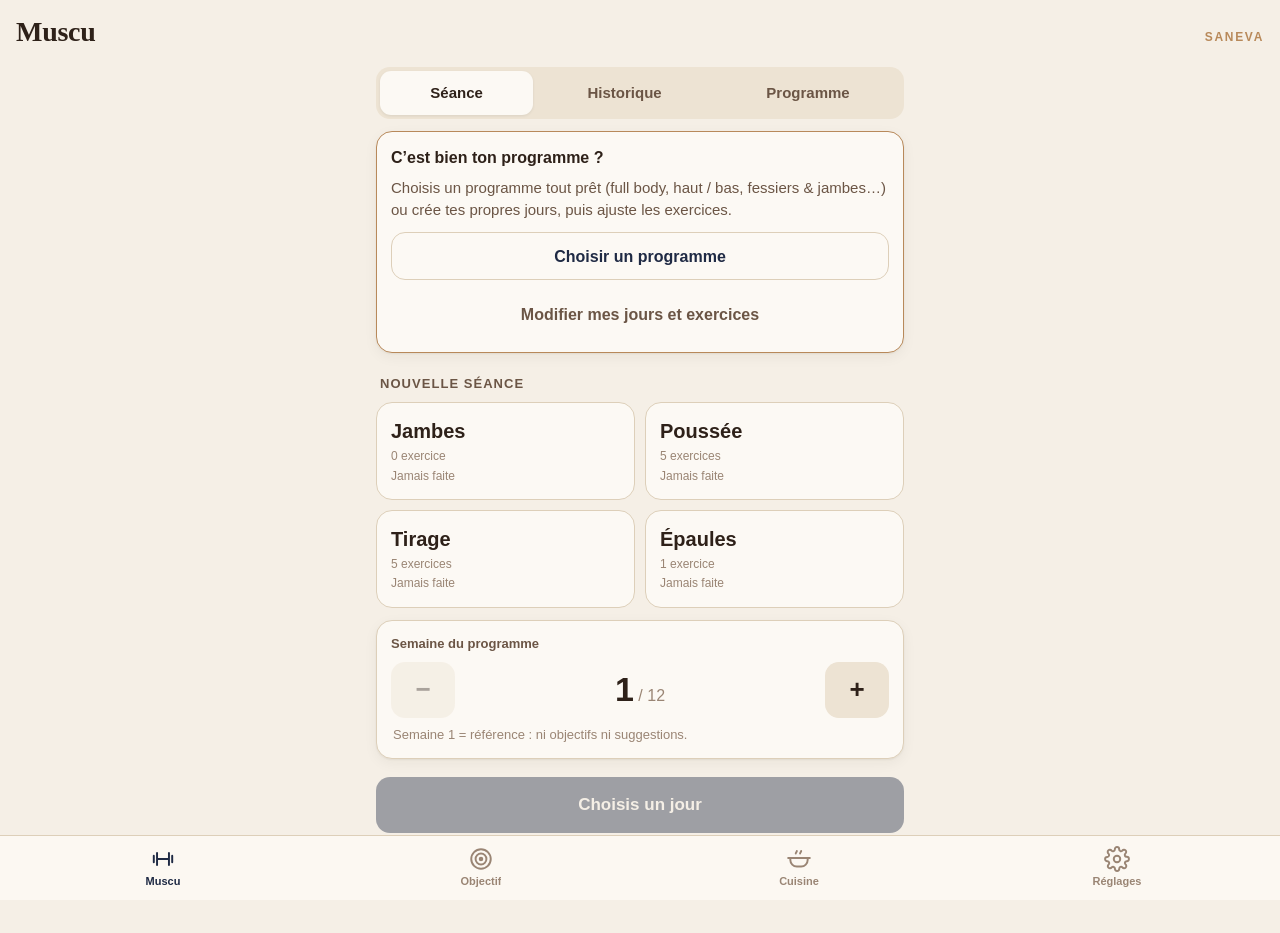
==== cuisine/index.html @ c5b6be1b "SanEva Kitchen: estimated basket price in Groceries, with adjustable prices Co-Authored-By: Claude O" ====
<!doctype html>
<html lang="fr">
<head>
  <meta charset="utf-8">
  <meta name="viewport" content="width=device-width, initial-scale=1, viewport-fit=cover">
  <title>SanEva</title>
  <meta name="description" content="Muscu et recettes protéinées : séances, courses et guide de cuisson.">
  <meta name="theme-color" content="#F5EFE6">
  <meta name="apple-mobile-web-app-capable" content="yes">
  <meta name="mobile-web-app-capable" content="yes">
  <meta name="apple-mobile-web-app-title" content="SanEva">
  <meta name="apple-mobile-web-app-status-bar-style" content="default">
  <meta name="format-detection" content="telephone=no">
  <link rel="apple-touch-icon" href="icons/apple-touch-icon.png">
  <link rel="icon" href="icons/icon.svg" type="image/svg+xml">
  <link rel="manifest" href="manifest.webmanifest">
  <link rel="stylesheet" href="../css/app.css">
</head>
<body>
  <div id="app">
    <header class="topbar">
      <h1 id="screen-title">SanEva</h1>
      <span class="brand" aria-hidden="true">SanEva</span>
    </header>
    <main id="view"></main>
    <nav class="tabbar" id="tabbar" aria-label="Onglets"></nav>
  </div>
  <div id="overlay-root"></div>
  <noscript>Cette app a besoin de JavaScript.</noscript>

  <script src="config.js"></script>
  <script src="../js/core/i18n.js"></script>
  <script src="../js/core/storage.js"></script>
  <script src="../js/core/ui.js"></script>
  <script src="../js/core/app.js"></script>
  <script src="../js/tabs/muscu.js"></script>
  <script src="../js/tabs/objectif-engine.js"></script>
  <script src="../js/tabs/objectif.js"></script>
  <script src="../js/tabs/cuisine-recipes.js"></script>
  <script src="../js/tabs/cuisine-prices.js"></script>
  <script src="../js/tabs/cuisine.js"></script>
  <script src="../js/settings.js"></script>
  <script src="../js/main.js"></script>
</body>
</html>
---- css/app.css ----
/* Sandeep 2.0 — thème + composants partagés.
   Palette : crème, beige, camel, brun chocolat, bleu marine. */

:root {
  --bg: #F5EFE6;          /* crème */
  --surface: #FCF9F4;
  --surface-2: #EDE3D3;   /* beige */
  --border: #DDCFB9;
  --text: #2E2119;        /* chocolat très foncé */
  --text-2: #6B5545;
  --muted: #9A8574;
  --accent: #1F2A44;      /* marine */
  --accent-text: #F5EFE6;
  --camel: #B8895A;
  --camel-soft: #EADBC5;
  --chocolate: #4E3524;
  --good: #2F5D46;
  --good-bg: #E1EADF;
  --keep: #7A5A2E;
  --keep-bg: #F1E6D2;
  --danger: #9B3B2B;
  --placeholder: #B5A493;
  --shadow: 0 1px 2px rgba(46, 33, 25, .06), 0 4px 14px rgba(46, 33, 25, .05);
  --radius: 16px;
  --radius-sm: 12px;
  --tabbar-h: 64px;
  color-scheme: light;
}

@media (prefers-color-scheme: dark) {
  :root:not([data-theme="light"]) {
    --bg: #1A1511;
    --surface: #241D18;
    --surface-2: #2F2620;
    --border: #3D322A;
    --text: #F2EAE0;
    --text-2: #C9B8A6;
    --muted: #94806F;
    --accent: #C9A47A;
    --accent-text: #1A1511;
    --camel: #C9A47A;
    --camel-soft: #3A2E24;
    --chocolate: #E3CDB3;
    --good: #9CC9AE;
    --good-bg: #1F2E26;
    --keep: #E0C38F;
    --keep-bg: #352A1C;
    --danger: #E58B78;
    --placeholder: #6E5E51;
    --shadow: none;
    color-scheme: dark;
  }
}
:root[data-theme="dark"] {
  --bg: #1A1511;
  --surface: #241D18;
  --surface-2: #2F2620;
  --border: #3D322A;
  --text: #F2EAE0;
  --text-2: #C9B8A6;
  --muted: #94806F;
  --accent: #C9A47A;
  --accent-text: #1A1511;
  --camel: #C9A47A;
  --camel-soft: #3A2E24;
  --chocolate: #E3CDB3;
  --good: #9CC9AE;
  --good-bg: #1F2E26;
  --keep: #E0C38F;
  --keep-bg: #352A1C;
  --danger: #E58B78;
  --placeholder: #6E5E51;
  --shadow: none;
  color-scheme: dark;
}

* { box-sizing: border-box; }
html { -webkit-text-size-adjust: 100%; }
body {
  margin: 0;
  background: var(--bg);
  color: var(--text);
  font: 16px/1.45 -apple-system, BlinkMacSystemFont, "SF Pro Text", "Helvetica Neue", Arial, sans-serif;
  -webkit-font-smoothing: antialiased;
  -webkit-tap-highlight-color: transparent;
  overscroll-behavior-y: none;
}
button, input, select { font: inherit; color: inherit; }
button { touch-action: manipulation; cursor: pointer; }
h1, h2, h3 { margin: 0; font-weight: 650; letter-spacing: -0.01em; }
p { margin: 0; }
.sr-only { position: absolute !important; width: 1px; height: 1px; overflow: hidden; clip: rect(0 0 0 0); white-space: nowrap; }
.muted { color: var(--muted); }
.center { text-align: center; }

/* ---------- Coquille ---------- */
.topbar {
  position: sticky; top: 0; z-index: 10;
  display: flex; align-items: baseline; justify-content: space-between;
  padding: calc(env(safe-area-inset-top) + 12px) 16px 10px;
  background: var(--bg);
}
.topbar h1 { font-size: 28px; font-family: Georgia, "Times New Roman", serif; font-weight: 600; }
.brand { font-size: 12px; letter-spacing: .14em; text-transform: uppercase; color: var(--camel); font-weight: 600; }

#view {
  max-width: 560px; margin: 0 auto;
  padding: 4px 16px calc(var(--tabbar-h) + env(safe-area-inset-bottom) + 28px);
}

.tabbar {
  position: fixed; left: 0; right: 0; bottom: 0; z-index: 20;
  display: flex; justify-content: space-around;
  padding: 6px 4px calc(env(safe-area-inset-bottom) + 6px);
  background: color-mix(in srgb, var(--surface) 92%, transparent);
  -webkit-backdrop-filter: blur(14px); backdrop-filter: blur(14px);
  border-top: 1px solid var(--border);
}
.tab {
  position: relative; flex: 1; min-width: 0; min-height: 52px;
  display: flex; flex-direction: column; align-items: center; justify-content: center; gap: 2px;
  color: var(--muted); text-decoration: none; font-size: 11px; font-weight: 550;
  border-radius: 12px;
}
.tab-icon svg { width: 26px; height: 26px; display: block; }
.tab.is-active { color: var(--accent); }
.tab.is-soon { opacity: .55; }
.tab-badge {
  position: absolute; top: 0; right: 50%; transform: translateX(28px);
  font-size: 9px; line-height: 1; padding: 3px 5px; border-radius: 6px;
  background: var(--camel-soft); color: var(--text-2); font-weight: 600;
}
.tab-label { white-space: nowrap; overflow: hidden; text-overflow: ellipsis; max-width: 100%; }

/* ---------- Composants ---------- */
.card {
  background: var(--surface); border: 1px solid var(--border); border-radius: var(--radius);
  padding: 14px; margin: 12px 0; box-shadow: var(--shadow);
}
.card-title { font-weight: 600; margin-bottom: 8px; }
.card-error h2 { font-size: 18px; margin-bottom: 6px; }
.error-detail { white-space: pre-wrap; font-size: 12px; color: var(--muted); }

.section-title {
  font-size: 13px; text-transform: uppercase; letter-spacing: .08em; color: var(--text-2);
  font-weight: 650; margin: 22px 4px 8px;
}
.page-title { font-size: 24px; font-family: Georgia, serif; font-weight: 600; margin: 4px 0 8px; }
.hint { font-size: 13px; color: var(--muted); margin: 8px 2px; }
.note {
  font-size: 14px; background: var(--camel-soft); color: var(--text); border-radius: var(--radius-sm);
  padding: 10px 12px; margin: 10px 0;
}

.btn {
  display: inline-flex; align-items: center; justify-content: center; gap: 6px;
  min-height: 48px; padding: 0 18px; border-radius: 14px; border: 1px solid transparent;
  background: var(--surface-2); color: var(--text); font-weight: 600; font-size: 16px;
  transition: transform .08s ease, opacity .15s;
}
.btn:active { transform: scale(.97); }
.btn:disabled { opacity: .4; pointer-events: none; }
.btn-block { width: 100%; }
.btn-lg { min-height: 56px; font-size: 17px; }
.btn-sm { min-height: 40px; padding: 0 12px; font-size: 14px; }
.btn-primary { background: var(--accent); color: var(--accent-text); }
.btn-secondary { background: var(--surface); border-color: var(--border); color: var(--accent); }
.btn-ghost { background: transparent; color: var(--text-2); }
.btn-danger { background: var(--danger); color: #fff; }
.danger-text { color: var(--danger); }
.btn-icon {
  min-width: 44px; min-height: 44px; padding: 0; border-radius: 12px;
  background: transparent; color: var(--text-2); font-size: 18px;
}
.btn-step { min-width: 64px; min-height: 56px; font-size: 26px; background: var(--surface-2); }
.back { margin-left: -8px; }
.stack { display: grid; gap: 10px; margin-top: 12px; }
.bottom-actions { display: grid; gap: 8px; margin: 18px 0 8px; }

.segmented {
  display: flex; gap: 4px; padding: 4px; background: var(--surface-2); border-radius: 14px; margin: 8px 0;
  overflow-x: auto; scrollbar-width: none;
}
.segmented::-webkit-scrollbar { display: none; }
.seg {
  flex: 1 0 auto; min-height: 44px; padding: 0 12px; border: 0; border-radius: 11px;
  background: transparent; color: var(--text-2); font-weight: 600; font-size: 15px; white-space: nowrap;
}
.seg.is-active { background: var(--surface); color: var(--text); box-shadow: 0 1px 3px rgba(0,0,0,.08); }
.segmented.small .seg { min-height: 40px; font-size: 14px; }

.input {
  width: 100%; min-height: 48px; padding: 0 12px; font-size: 17px;
  background: var(--bg); border: 1px solid var(--border); border-radius: 12px;
  -webkit-appearance: none; appearance: none; outline: none;
}
.input:focus { border-color: var(--camel); box-shadow: 0 0 0 3px color-mix(in srgb, var(--camel) 25%, transparent); }
.input::placeholder { color: var(--placeholder); opacity: 1; }
select.input.is-placeholder { color: var(--placeholder); }
select.input option { color: var(--text); }

.field { display: grid; gap: 6px; margin: 14px 0; }
.field-label { font-size: 13px; font-weight: 600; color: var(--text-2); }
.form-grid { display: grid; grid-template-columns: repeat(3, 1fr); gap: 10px; }
.form-grid .field { margin: 6px 0; }
.form-error { color: var(--danger); font-size: 14px; margin: 6px 0; }

.stepper { display: flex; align-items: center; justify-content: space-between; gap: 12px; margin-top: 8px; }
.stepper-value { font-variant-numeric: tabular-nums; }
.stepper-num { font-size: 34px; font-weight: 700; }

.list { background: var(--surface); border: 1px solid var(--border); border-radius: var(--radius); overflow: hidden; }
.list-row {
  display: flex; align-items: center; justify-content: space-between; gap: 10px;
  padding: 12px 14px; min-height: 56px; border-bottom: 1px solid var(--border);
}
.list-row:last-child { border-bottom: 0; }
.list-row-btn { width: 100%; text-align: left; background: transparent; border-left: 0; border-right: 0; border-top: 0; }
.list-row-btn:active { background: var(--surface-2); }
.list-title { font-weight: 600; }
.list-sub { font-size: 13px; color: var(--muted); }
.chev { color: var(--muted); font-size: 24px; }

.badge {
  display: inline-block; font-size: 11px; font-weight: 700; letter-spacing: .03em;
  padding: 3px 8px; border-radius: 999px; background: var(--surface-2); color: var(--text-2);
}
.badge-main { background: var(--accent); color: var(--accent-text); }
.badge-secondary { background: var(--camel-soft); color: var(--chocolate); }
.badge-isolation { background: var(--surface-2); color: var(--text-2); }

.stats { display: grid; grid-template-columns: 1fr 1fr; gap: 10px; }
.stat { background: var(--surface); border: 1px solid var(--border); border-radius: var(--radius); padding: 12px 14px; }
.stat-label { font-size: 12px; color: var(--muted); }
.stat-value { font-size: 24px; font-weight: 700; font-variant-numeric: tabular-nums; }

.empty-state { text-align: center; padding: 60px 20px; color: var(--text-2); }
.empty-state.small { padding: 24px 12px; display: grid; gap: 12px; justify-items: center; }
.empty-state h2 { font-family: Georgia, serif; font-size: 24px; color: var(--text); margin: 12px 0 6px; }
.empty-icon svg { width: 56px; height: 56px; color: var(--camel); }
.steps { margin: 0; padding-left: 20px; display: grid; gap: 6px; }

/* Feuilles du bas */
.sheet-backdrop {
  position: fixed; inset: 0; z-index: 50; background: rgba(20, 14, 10, 0); display: flex; align-items: flex-end;
  transition: background .2s;
}
.sheet-backdrop.is-open { background: rgba(20, 14, 10, .45); }
.sheet {
  width: 100%; max-width: 560px; margin: 0 auto; max-height: 92vh; overflow-y: auto;
  background: var(--surface); border-radius: 22px 22px 0 0;
  padding: 8px 16px calc(env(safe-area-inset-bottom) + 16px);
  transform: translateY(100%); transition: transform .22s ease;
}
.sheet-backdrop.is-open .sheet { transform: translateY(0); }
.sheet-grip { width: 40px; height: 5px; border-radius: 3px; background: var(--border); margin: 4px auto 12px; }
.sheet-title { font-size: 20px; margin-bottom: 8px; }
.sheet-text { color: var(--text-2); font-size: 15px; }
.sheet-actions { display: grid; gap: 8px; margin-top: 18px; }

.toast {
  position: fixed; left: 50%; bottom: calc(var(--tabbar-h) + env(safe-area-inset-bottom) + 18px); z-index: 60;
  transform: translate(-50%, 20px); opacity: 0; pointer-events: none;
  background: var(--text); color: var(--bg); padding: 10px 16px; border-radius: 999px; font-size: 14px; font-weight: 600;
  transition: opacity .2s, transform .2s;
}
.toast.is-visible { opacity: 1; transform: translate(-50%, 0); }

/* Graphique */
.chart { position: relative; padding-top: 30px; }
.chart-svg { width: 100%; height: auto; display: block; touch-action: pan-y; }
.chart-grid { stroke: var(--border); stroke-width: 1; }
.chart-axis { fill: var(--muted); font-size: 11px; font-variant-numeric: tabular-nums; }
.chart-line { fill: none; stroke: var(--accent); stroke-width: 2; stroke-linejoin: round; stroke-linecap: round; }
.chart-dot { fill: var(--accent); stroke: var(--surface); stroke-width: 2; }
.chart-guide { stroke: var(--muted); stroke-width: 1; stroke-dasharray: 3 3; }
.chart-focus { fill: var(--surface); stroke: var(--accent); stroke-width: 2.5; }
.chart-tip {
  position: absolute; top: 0; transform: translateX(-50%); white-space: nowrap;
  background: var(--text); color: var(--bg); font-size: 13px; font-weight: 600; padding: 4px 10px; border-radius: 8px;
  font-variant-numeric: tabular-nums;
}

/* ---------- Onglet Muscu (préfixe mu-) ---------- */
.mu-nav { position: sticky; top: calc(env(safe-area-inset-top) + 56px); z-index: 5; margin-top: 0; }
.mu-daygrid { display: grid; grid-template-columns: 1fr 1fr; gap: 10px; }
.mu-daybtn {
  display: grid; gap: 2px; text-align: left; min-height: 96px; padding: 14px;
  background: var(--surface); border: 1.5px solid var(--border); border-radius: var(--radius);
}
.mu-daybtn.is-active { border-color: var(--accent); background: color-mix(in srgb, var(--accent) 8%, var(--surface)); }
.mu-dayname { font-size: 20px; font-weight: 700; }
.mu-daymeta { font-size: 12px; color: var(--muted); }
.mu-weekcard .hint { margin-bottom: 0; }

.mu-sessionhead { display: flex; justify-content: space-between; align-items: center; gap: 8px; }
.mu-sessiontitle { font-size: 20px; font-weight: 700; }
.autosave { font-size: 12px; color: var(--muted); text-align: right; transition: color .2s; }
.autosave.is-saved { color: var(--good); font-weight: 600; }

.mu-ex { padding: 14px 12px; }
.mu-exhead { display: flex; align-items: center; justify-content: space-between; gap: 6px; }
.mu-exname { font-size: 18px; }
.mu-meta { display: flex; flex-wrap: wrap; align-items: center; gap: 6px 10px; font-size: 13px; color: var(--text-2); margin: 6px 0; }
.mu-last { font-size: 13px; margin: 6px 0; font-variant-numeric: tabular-nums; }
.mu-prevsugg { font-size: 13px; margin: 6px 0; padding: 8px 10px; border-radius: 10px; }

.mu-sets { display: grid; gap: 6px; margin-top: 10px; }
.mu-setrow { display: grid; grid-template-columns: 30px 1fr 1fr 1fr 48px; gap: 6px; align-items: center; }
.mu-sethead { font-size: 11px; font-weight: 700; text-transform: uppercase; letter-spacing: .05em; color: var(--muted); }
.mu-sethead span { text-align: center; }
.mu-setnum { text-align: center; font-weight: 700; color: var(--text-2); font-variant-numeric: tabular-nums; }
.mu-in { text-align: center; padding: 0 6px; font-variant-numeric: tabular-nums; font-weight: 600; }
.mu-rpe { text-align-last: center; }
.mu-setrow.is-done .mu-in { background: var(--good-bg); border-color: transparent; }
.btn-check {
  min-height: 48px; min-width: 48px; padding: 0; border-radius: 12px; font-size: 20px;
  background: var(--surface-2); color: var(--muted); border: 1px solid var(--border);
}
.btn-check.is-on { background: var(--good); color: var(--surface); border-color: var(--good); }
.mu-setbtns { display: flex; gap: 6px; margin-top: 6px; }

.mu-sugg:empty { display: none; }
.mu-sugg { margin-top: 10px; padding: 10px 12px; border-radius: 12px; font-size: 14px; }
.is-up { background: var(--good-bg); color: var(--good); }
.is-keep { background: var(--keep-bg); color: var(--keep); }
.is-info { background: var(--surface-2); color: var(--text-2); }
.mu-suggdetail { font-size: 12px; opacity: .85; margin-top: 2px; }

.mu-histcard { padding: 12px 14px; }
.mu-histhead { display: flex; justify-content: space-between; margin-bottom: 6px; }
.mu-histhead .list-title::first-letter { text-transform: uppercase; }
.mu-histsets { margin: 0; padding-left: 22px; display: grid; gap: 4px; font-variant-numeric: tabular-nums; font-size: 15px; }
.mu-histsets li { display: flex; justify-content: space-between; gap: 8px; }
.mu-histsets li.is-best { font-weight: 700; }
.mu-e1rm { font-size: 12px; color: var(--camel); font-weight: 700; }

.mu-sesscard summary { display: grid; gap: 2px; list-style: none; cursor: pointer; min-height: 44px; }
.mu-sesscard summary::-webkit-details-marker { display: none; }
.mu-sessex { padding: 8px 0; border-top: 1px solid var(--border); }
.mu-sessex:first-of-type { margin-top: 8px; }
.mu-sessexname { font-weight: 600; font-size: 15px; }

.mu-progrow { align-items: center; }
.mu-progmain { min-width: 0; }
.mu-progmain .list-sub { margin-top: 3px; }
.mu-progbtns { display: flex; gap: 0; flex-shrink: 0; }
.mu-progbtns .btn-icon { min-width: 40px; }
.mu-opts { display: grid; gap: 8px; }
.mu-optrow { display: flex; gap: 6px; }
.cat-seg .seg { flex: 1; }

/* ---------- Onglet Habits (préfixe hb-) ---------- */
.hb-hero { text-align: center; padding: 16px 14px 14px; }
.hb-herohead { display: flex; align-items: center; justify-content: space-between; text-align: left; }
.hb-herohead .page-title { margin: 0; }
.hb-goal { text-align: left; font-size: 14px; color: var(--text-2); margin-top: 4px; }
.hb-streak { display: grid; justify-items: center; margin: 18px 0 6px; }
.hb-streaknum { font-size: 64px; line-height: 1; font-weight: 750; font-family: Georgia, serif; color: var(--good); font-variant-numeric: tabular-nums; }
.hb-streaklabel { font-size: 15px; color: var(--text-2); font-weight: 600; margin-top: 4px; }
.hb-substats { display: flex; justify-content: center; flex-wrap: wrap; gap: 4px 16px; font-size: 13px; color: var(--muted); }

.hb-todayhead { display: flex; align-items: center; justify-content: space-between; gap: 8px; }
.hb-todayhead .card-title { margin: 0; }
.hb-status { font-size: 12px; font-weight: 700; padding: 4px 10px; border-radius: 999px; }
.hb-counter { display: flex; align-items: center; justify-content: space-between; gap: 12px; margin: 14px 0 4px; }
.hb-countval { display: grid; justify-items: center; }
.hb-countnum { font-size: 40px; font-weight: 750; line-height: 1.1; font-variant-numeric: tabular-nums; }
.hb-counter .btn-step, .sheet .stepper .btn-step { min-width: 72px; min-height: 64px; }

.hb-stats { margin-top: 12px; }
.hb-stats .stat-value { font-size: 22px; }

.hb-grid { display: grid; grid-template-columns: repeat(7, 1fr); gap: 6px; }
.hb-cell {
  aspect-ratio: 1; min-height: 40px; border-radius: 10px; border: 1px solid var(--border);
  background: var(--surface); display: grid; place-items: center; align-content: center; gap: 0; padding: 0;
  font-variant-numeric: tabular-nums;
}
.hb-cellday { font-size: 10px; color: var(--muted); line-height: 1; }
.hb-cellval { font-size: 15px; font-weight: 700; line-height: 1.2; min-height: 18px; }
.hb-cell.is-free { background: var(--good-bg); border-color: transparent; color: var(--good); }
.hb-cell.is-smoked { background: var(--keep-bg); border-color: transparent; color: var(--keep); }
.hb-cell.is-before { opacity: .35; }
.hb-cell.is-today { outline: 2px solid var(--accent); outline-offset: 1px; }
.hb-legend { display: flex; gap: 14px; flex-wrap: wrap; font-size: 12px; color: var(--muted); margin: 8px 2px; }
.hb-legend span { display: inline-flex; align-items: center; gap: 5px; }
.hb-dot { width: 12px; height: 12px; border-radius: 4px; display: inline-block; border: 1px solid var(--border); background: var(--surface); }
.hb-dot.is-free { background: var(--good-bg); border-color: transparent; }
.hb-dot.is-smoked { background: var(--keep-bg); border-color: transparent; }

.hb-milestone.is-done .list-title { color: var(--good); }
.hb-togo { font-size: 12px; white-space: nowrap; }
.hb-grid2 { grid-template-columns: 1fr 1fr; }
input[type="date"].input { display: block; line-height: 48px; }

/* ---------- Onglet Kitchen (préfixe ck-) ---------- */
.ck-searchwrap { position: sticky; top: calc(env(safe-area-inset-top) + 56px); z-index: 5; background: var(--bg); padding: 4px 0 2px; }
.ck-search { font-size: 17px; padding-left: 40px; -webkit-appearance: none;
  background: var(--surface) url("data:image/svg+xml,%3Csvg xmlns='http://www.w3.org/2000/svg' viewBox='0 0 24 24' fill='none' stroke='%239A8574' stroke-width='2' stroke-linecap='round'%3E%3Ccircle cx='11' cy='11' r='7'/%3E%3Cpath d='M20 20l-4-4'/%3E%3C/svg%3E") no-repeat 12px center / 20px; }
.ck-card { display: grid; gap: 4px; width: 100%; text-align: left; margin: 10px 0; }
.ck-card:active { background: var(--surface-2); }
.ck-cardname { font-size: 17px; font-weight: 650; }
.ck-meta { display: flex; flex-wrap: wrap; align-items: center; gap: 4px 12px; font-size: 13px; color: var(--text-2); font-variant-numeric: tabular-nums; }
.ck-meta-lg { font-size: 14px; margin-bottom: 4px; }
.ck-protein { color: var(--good); font-weight: 700; }
.ck-tags { font-size: 12px; color: var(--muted); }
.ck-servings { display: flex; align-items: center; justify-content: space-between; gap: 12px; padding: 10px 14px; }
.ck-servings .stepper { margin: 0; gap: 18px; }
.ck-servings .btn-step { min-width: 52px; min-height: 48px; font-size: 22px; }
.ck-servings .stepper-num { font-size: 26px; min-width: 28px; text-align: center; }
.ck-mode { margin: 14px 0 8px; }
.ck-listhead { display: flex; justify-content: space-between; align-items: baseline; margin: 14px 4px 8px; font-size: 13px; }
.ck-listhead .card-title { margin: 0; font-size: 16px; }
.ck-check { width: 100%; text-align: left; background: transparent; border-left: 0; border-right: 0; border-top: 0; justify-content: flex-start; gap: 12px; }
.ck-check:active { background: var(--surface-2); }
.ck-box { flex-shrink: 0; width: 28px; height: 28px; border-radius: 8px; border: 2px solid var(--border); display: grid; place-items: center; font-weight: 800; color: var(--surface); }
.ck-check.is-on .ck-box { background: var(--good); border-color: var(--good); }
.ck-check.is-on .ck-checktext { text-decoration: line-through; color: var(--muted); }
.ck-steps { list-style: none; margin: 0; padding: 0; display: grid; gap: 8px; }
.ck-step { width: 100%; display: flex; gap: 12px; align-items: flex-start; text-align: left; padding: 12px 14px;
  background: var(--surface); border: 1px solid var(--border); border-radius: var(--radius); font-size: 16px; line-height: 1.45; }
.ck-stepnum { flex-shrink: 0; width: 30px; height: 30px; border-radius: 50%; display: grid; place-items: center;
  background: var(--surface-2); font-weight: 700; font-size: 14px; font-variant-numeric: tabular-nums; }
.ck-step.is-done { opacity: .6; }
.ck-step.is-done .ck-stepnum { background: var(--good); color: var(--surface); }
.ck-inglist summary { font-weight: 600; min-height: 32px; cursor: pointer; }
.ck-inglist ul { margin: 8px 0 0; padding-left: 20px; display: grid; gap: 4px; }
.ck-cook { display: flex; flex-direction: column; min-height: 70vh; }
.ck-cookhead { display: flex; justify-content: space-between; align-items: center; }
.ck-progress { height: 6px; border-radius: 3px; background: var(--surface-2); overflow: hidden; margin: 6px 0 18px; }
.ck-progress span { display: block; height: 100%; background: var(--good); transition: width .2s; }
.ck-cooktext { font-size: 24px; line-height: 1.4; font-weight: 550; flex: 1; }
.ck-cooknav { display: grid; grid-template-columns: 1fr 1.4fr; gap: 10px; margin-top: 18px; }
.ck-textarea { min-height: 140px; padding: 10px 12px; line-height: 1.45; resize: vertical; }
.ck-grid1 { grid-template-columns: 1fr; }
.hb-nav { margin-top: 0; }
.hb-progress { height: 6px; border-radius: 3px; background: var(--surface-2); overflow: hidden; margin: 10px 0 6px; }
.hb-progress span { display: block; height: 100%; background: var(--good); transition: width .2s; }
.hb-group { font-size: 12px; font-weight: 700; text-transform: uppercase; letter-spacing: .06em; color: var(--muted); margin: 14px 2px 2px; }
.hb-check { width: 100%; display: flex; align-items: center; gap: 12px; min-height: 52px; padding: 8px 4px;
  background: transparent; border: 0; border-bottom: 1px solid var(--border); text-align: left; font-size: 17px; }
.hb-check:last-child { border-bottom: 0; }
.hb-check:active { background: var(--surface-2); }
.hb-box { flex-shrink: 0; width: 30px; height: 30px; border-radius: 9px; border: 2px solid var(--border); display: grid; place-items: center; font-weight: 800; color: var(--surface); }
.hb-check.is-on .hb-box { background: var(--good); border-color: var(--good); }
.hb-check.is-on .hb-checktext { color: var(--muted); }
.hb-quitlink { width: 100%; display: flex; justify-content: space-between; align-items: center; gap: 8px; min-height: 48px; margin-top: 10px;
  padding: 10px 12px; border: 0; border-radius: 12px; background: var(--good-bg); color: var(--good); font-weight: 600; text-align: left; }
.hb-quitstreak { font-size: 14px; white-space: nowrap; }
.hb-habit { padding: 12px 14px; }
.hb-habithead { display: flex; align-items: center; gap: 10px; }
.hb-habithead > div:first-child { flex: 1; min-width: 0; }
.hb-habitstreak { display: grid; justify-items: end; text-align: right; }
.hb-streaksmall { font-size: 24px; font-weight: 750; line-height: 1; color: var(--good); font-variant-numeric: tabular-nums; }
.hb-week { display: grid; grid-template-columns: repeat(7, 1fr); gap: 6px; margin-top: 10px; }
.hb-day { min-height: 48px; border-radius: 10px; border: 1px solid var(--border); background: var(--surface);
  display: grid; place-items: center; align-content: center; padding: 2px 0; font-variant-numeric: tabular-nums; }
.hb-dayname { font-size: 10px; color: var(--muted); line-height: 1; }
.hb-dayval { font-size: 14px; font-weight: 700; min-height: 18px; line-height: 1.3; }
.hb-day.is-free { background: var(--good-bg); border-color: transparent; color: var(--good); }
.hb-day.is-part { background: var(--keep-bg); border-color: transparent; color: var(--keep); }
.hb-day.is-before { opacity: .35; }
.hb-day.is-today { outline: 2px solid var(--accent); outline-offset: 1px; }
.hb-sheetchecks { margin: 10px 0; }
.hb-textarea { min-height: 90px; padding: 10px 12px; line-height: 1.45; }

/* ---------- Onglet Wardrobe (préfixe wr-) ---------- */
.wr-nav { margin-top: 0; }
.wr-temps { display: grid; grid-template-columns: repeat(4, 1fr); gap: 8px; }
.wr-occs { display: grid; grid-template-columns: repeat(3, 1fr); gap: 8px; }
.wr-chip { display: grid; justify-items: center; align-content: center; gap: 2px; min-height: 64px; padding: 8px 4px;
  background: var(--surface); border: 1.5px solid var(--border); border-radius: 14px; text-align: center; }
.wr-chip.is-active { border-color: var(--accent); background: color-mix(in srgb, var(--accent) 10%, var(--surface)); }
.wr-chiplabel { font-weight: 650; font-size: 14px; }
.wr-chipsub { font-size: 11px; color: var(--muted); font-variant-numeric: tabular-nums; }
.wr-occicon { font-size: 22px; line-height: 1; }
.wr-occs-sm .wr-chip { min-height: 56px; }
.wr-rain { width: 100%; display: flex; align-items: center; justify-content: space-between; gap: 10px; min-height: 52px; margin-top: 10px;
  padding: 0 14px; background: var(--surface); border: 1px solid var(--border); border-radius: 14px; font-weight: 600; text-align: left; }
.wr-toggle { position: relative; flex-shrink: 0; width: 50px; height: 30px; border-radius: 15px; background: var(--surface-2); transition: background .15s; }
.wr-toggle::after { content: ""; position: absolute; top: 3px; left: 3px; width: 24px; height: 24px; border-radius: 50%; background: var(--surface); box-shadow: 0 1px 3px rgba(0,0,0,.2); transition: transform .15s; }
.wr-rain.is-active .wr-toggle { background: var(--good); }
.wr-rain.is-active .wr-toggle::after { transform: translateX(20px); }
.wr-swatch { display: inline-block; flex-shrink: 0; width: 18px; height: 18px; border-radius: 50%; border: 1px solid rgba(0,0,0,.15); vertical-align: middle; }
.wr-swatch.is-big { width: 30px; height: 30px; }
.wr-outfit { padding: 0 0 8px; overflow: hidden; }
.wr-palette { display: flex; height: 14px; margin-bottom: 6px; }
.wr-palette span { flex: 1; }
.wr-piece { display: flex; align-items: center; gap: 12px; padding: 10px 14px; border-bottom: 1px solid var(--border); }
.wr-piecename { font-weight: 650; }
.wr-why { margin: 8px 14px 4px; padding-left: 18px; font-size: 13px; color: var(--good); display: grid; gap: 2px; }
.wr-none .sheet-text { margin-bottom: 4px; }
.wr-row { gap: 12px; justify-content: flex-start; }
.wr-rowmain { flex: 1; min-width: 0; }
.wr-row.is-dirty .list-title { color: var(--muted); }
.wr-dirtybadge { background: var(--keep-bg); color: var(--keep); }
.wr-seg { flex-wrap: wrap; }
.wr-seg .seg { flex: 1 0 28%; }
.wr-colors { display: grid; grid-template-columns: repeat(7, 1fr); gap: 8px; }
.wr-color { aspect-ratio: 1; min-height: 40px; border-radius: 50%; border: 1px solid rgba(0,0,0,.15); padding: 0; }
.wr-color.is-active { outline: 3px solid var(--accent); outline-offset: 2px; }
.wr-pickhead { margin: 14px 2px 6px; }
.wr-pickrow { display: flex; gap: 6px; overflow-x: auto; padding-bottom: 4px; scrollbar-width: none; }
.wr-pickrow::-webkit-scrollbar { display: none; }
.wr-pick { flex-shrink: 0; display: inline-flex; align-items: center; gap: 6px; min-height: 44px; padding: 0 12px; white-space: nowrap;
  background: var(--surface); border: 1.5px solid var(--border); border-radius: 12px; font-size: 14px; font-weight: 600; }
.wr-pick.is-active { border-color: var(--accent); background: color-mix(in srgb, var(--accent) 10%, var(--surface)); }
.wr-check { width: 100%; display: flex; align-items: center; gap: 12px; min-height: 52px; padding: 8px 4px; background: transparent;
  border: 0; border-bottom: 1px solid var(--border); text-align: left; font-size: 16px; }
.wr-box { flex-shrink: 0; width: 28px; height: 28px; border-radius: 8px; border: 2px solid var(--border); display: grid; place-items: center; font-weight: 800; color: var(--surface); }
.wr-check.is-on .wr-box { background: var(--good); border-color: var(--good); }
.wr-twobtn { display: grid; grid-template-columns: 1fr 1fr; gap: 8px; }
.wr-piecemain { flex: 1; min-width: 0; }
.wr-loc { font-size: 13px; color: var(--text-2); margin-top: 2px; }
.wr-piece.is-dirty .wr-piecename { color: var(--muted); }
.wr-savedhead { display: flex; justify-content: space-between; align-items: flex-start; gap: 8px; padding: 8px 14px 6px; }
.wr-savedname { font-size: 17px; font-weight: 700; }
.wr-readybadge { background: var(--good-bg); color: var(--good); }
.wr-weathernote { font-size: 13px; color: var(--keep); margin: 0 14px 4px; }
.wr-savednote { margin: 8px 14px 0; }
.wr-savedbtns { display: flex; gap: 8px; justify-content: flex-end; padding: 10px 14px 4px; }
.wr-filters { display: flex; gap: 6px; overflow-x: auto; padding: 2px 0 6px; margin: 4px 0; scrollbar-width: none; }
.wr-filters::-webkit-scrollbar { display: none; }
.wr-filters-wrap { flex-wrap: wrap; overflow: visible; }
.wr-pill { flex-shrink: 0; min-height: 40px; padding: 0 14px; border-radius: 999px; white-space: nowrap;
  background: var(--surface); border: 1.5px solid var(--border); font-size: 14px; font-weight: 600; color: var(--text-2); }
.wr-pill.is-active { border-color: var(--accent); color: var(--text); background: color-mix(in srgb, var(--accent) 10%, var(--surface)); }
.wr-searchwrap { position: sticky; top: calc(env(safe-area-inset-top) + 56px); z-index: 5; background: var(--bg); padding: 4px 0 2px; }
.wr-search { font-size: 17px; }
.wr-noresult { margin: 16px 4px; }
.wr-guide summary { font-weight: 700; min-height: 36px; cursor: pointer; }
.wr-guiderow { display: flex; align-items: center; gap: 6px; padding: 6px 0; border-bottom: 1px solid var(--border); font-size: 14px; }
.wr-guiderow:last-child { border-bottom: 0; }
.wr-guiderow > span:last-child { margin-left: 4px; }
.wr-guideshoes { align-items: flex-start; }
/* Wardrobe v0.9 : occasions, météo, accessoires, historique, My Style */
.wr-nav .seg { padding: 0 8px; font-size: 14px; }
.wr-todayhead { display: flex; justify-content: space-between; align-items: center; }
.wr-todayhead .section-title { margin-bottom: 4px; }
.wr-occrow { display: flex; align-items: center; gap: 6px; overflow-x: auto; padding: 2px 0 8px; margin: 0 -16px; padding-left: 16px; padding-right: 16px; scrollbar-width: none; scroll-behavior: smooth; }
.wr-occrow::-webkit-scrollbar { display: none; }
.wr-occgroup { flex-shrink: 0; font-size: 11px; font-weight: 800; text-transform: uppercase; letter-spacing: .08em; color: var(--muted); padding: 0 2px 0 8px; border-left: 2px solid var(--border); }
.wr-occgroup:first-child { padding-left: 0; border-left: 0; }
.wr-weather { padding: 12px 14px; }
.wr-temprow { display: flex; justify-content: space-between; align-items: baseline; }
.wr-tempval { font-size: 28px; font-weight: 750; font-variant-numeric: tabular-nums; }
.wr-slider { width: 100%; height: 44px; margin: 4px 0 8px; accent-color: var(--accent); }
.wr-conds { display: grid; grid-template-columns: repeat(5, 1fr); gap: 6px; }
.wr-cond { display: grid; justify-items: center; gap: 2px; min-height: 56px; padding: 6px 2px; font-size: 12px; font-weight: 600;
  background: var(--surface); border: 1.5px solid var(--border); border-radius: 12px; }
.wr-cond span:first-child { font-size: 20px; line-height: 1.1; }
.wr-cond.is-active { border-color: var(--accent); background: color-mix(in srgb, var(--accent) 10%, var(--surface)); }
.wr-acc { border-style: dashed; padding: 12px 14px; }
.wr-acchead { display: flex; justify-content: space-between; align-items: baseline; margin-bottom: 4px; }
.wr-acchead .card-title { margin: 0; }
.wr-accopt { font-size: 12px; }
.wr-accrow { display: flex; align-items: center; gap: 10px; padding: 8px 0; border-top: 1px solid var(--border); }
.wr-accrow.is-on .wr-piecename { color: var(--good); }
.wr-accrow .btn-icon { min-width: 40px; }
.wr-journal { margin-top: 4px; }
.wr-journalday { margin-top: 18px; }
.wr-entry { position: relative; margin: 0 0 10px 10px; padding: 10px 12px 10px 16px; background: var(--surface); border: 1px solid var(--border); border-radius: var(--radius-sm); }
.wr-entry::before { content: ""; position: absolute; left: -11px; top: 16px; width: 10px; height: 10px; border-radius: 50%; background: var(--camel); }
.wr-entryhead { display: flex; justify-content: space-between; align-items: flex-start; gap: 8px; }
.wr-entryocc { font-weight: 700; }
.wr-entrypieces { display: flex; flex-wrap: wrap; gap: 6px 12px; margin-top: 8px; font-size: 14px; color: var(--text-2); }
.wr-entrypiece { display: inline-flex; align-items: center; gap: 6px; }
.wr-dna { display: grid; gap: 4px; margin: 10px 0; }
.wr-dnarow { display: flex; gap: 12px; padding: 10px 0; border-bottom: 1px solid var(--border); }
.wr-dnarow:last-child { border-bottom: 0; }
.wr-dnaicon { font-size: 24px; line-height: 1.2; flex-shrink: 0; width: 30px; text-align: center; }
.wr-dnatitle { font-weight: 700; margin-bottom: 2px; }
.wr-dnaswatches { display: flex; flex-wrap: wrap; gap: 8px 10px; margin: 6px 0; }
.wr-dnaswatch { display: inline-flex; flex-direction: column; align-items: center; gap: 3px; font-size: 11px; color: var(--text-2); width: 44px; }
.wr-dnalist { margin: 4px 0 0; padding-left: 18px; font-size: 13px; color: var(--muted); display: grid; gap: 2px; }
.wr-bend { margin: 4px 14px 6px; padding: 8px 10px; border-radius: 10px; font-size: 13px; font-weight: 600; background: var(--camel-soft); color: var(--chocolate); }
/* Wardrobe v0.11 : bandeau de contexte, avis, photos, sélection, statistiques */
.wr-ctxbar { display: flex; align-items: center; gap: 8px; padding: 8px 8px 8px 12px; margin-top: 4px; }
.wr-ctxmain { flex: 1; min-width: 0; display: grid; text-align: left; background: transparent; border: 0; padding: 4px 0; min-height: 48px; }
.wr-ctxocc { font-weight: 700; font-size: 16px; }
.wr-suggesthead { display: flex; justify-content: space-between; align-items: center; margin-top: 14px; }
.wr-suggesthead .section-title { margin: 0 4px; }
.wr-feedback { display: flex; gap: 4px; }
.wr-fb { font-size: 22px; min-width: 48px; min-height: 48px; background: var(--surface); border: 1px solid var(--border); }
.wr-fb:active { transform: scale(.92); }
.wr-thumb { position: relative; flex-shrink: 0; width: 44px; height: 44px; border-radius: 10px; overflow: hidden; background: var(--surface-2); display: inline-block; }
.wr-thumb img { width: 100%; height: 100%; object-fit: cover; display: block; }
.wr-thumbdot { position: absolute; right: 3px; bottom: 3px; width: 12px; height: 12px; border-radius: 50%; border: 2px solid var(--surface); }
.wr-inslist .wr-thumb, .wr-check .wr-thumb { width: 32px; height: 32px; border-radius: 8px; }
.wr-photo { display: flex; align-items: center; gap: 12px; margin: 6px 0 4px; }
.wr-photoimg, .wr-photoempty { width: 88px; height: 88px; border-radius: 14px; object-fit: cover; flex-shrink: 0; }
.wr-photoempty { display: grid; place-items: center; font-size: 28px; opacity: .85; border: 1px solid var(--border); }
.wr-photobtns { display: grid; gap: 6px; }
.wr-defaults { color: var(--good); }
.wr-washstep { justify-content: flex-start; gap: 14px; margin-top: 0; }
.wr-washstep .btn-step { min-width: 52px; min-height: 48px; font-size: 22px; }
.wr-washval { font-weight: 700; min-width: 84px; text-align: center; font-variant-numeric: tabular-nums; }
.wr-checkmain { display: grid; }
.wr-searchwrap { display: flex; gap: 8px; align-items: center; }
.wr-searchwrap .wr-search { flex: 1; }
.wr-selbtn { flex-shrink: 0; }
.wr-row.is-selecting .wr-box { flex-shrink: 0; }
.wr-row.is-selected { background: color-mix(in srgb, var(--accent) 8%, var(--surface)); }
.wr-row.is-selected .wr-box { background: var(--good); border-color: var(--good); }
.wr-bulkbar { position: fixed; left: 8px; right: 8px; bottom: calc(var(--tabbar-h) + env(safe-area-inset-bottom) + 8px); z-index: 30;
  background: var(--surface); border: 1px solid var(--border); border-radius: 16px; padding: 8px 10px; box-shadow: 0 6px 24px rgba(0,0,0,.18);
  max-width: 544px; margin: 0 auto; }
.wr-bulkcount { font-size: 13px; font-weight: 700; color: var(--text-2); }
.wr-bulkacts { display: flex; gap: 6px; overflow-x: auto; margin-top: 6px; scrollbar-width: none; }
.wr-bulkacts::-webkit-scrollbar { display: none; }
.wr-bulkact { flex-shrink: 0; background: var(--surface-2); }
.wr-insights summary { font-weight: 700; min-height: 36px; cursor: pointer; }
.wr-insstats { margin: 8px 0; }
.wr-inslist { list-style: none; margin: 0; padding: 0; display: grid; gap: 4px; }
.wr-inslist li { display: flex; align-items: center; gap: 10px; font-size: 14px; }
.wr-inslist li > span:nth-child(2) { flex: 1; }
.wr-bulkpad { height: 130px; }
/* Wardrobe v0.12 : compléter la garde-robe */
.wr-shopentry { display: flex; align-items: center; gap: 12px; width: 100%; text-align: left; margin-top: 4px; }
.wr-shopicon { font-size: 26px; }
.wr-shopentry .wr-piecemain { display: grid; }
.wr-analysing { padding: 14px; }
.wr-prog { height: 6px; border-radius: 3px; background: var(--surface-2); overflow: hidden; margin-top: 10px; }
.wr-prog span { display: block; height: 100%; width: 0; background: var(--good); transition: width .15s; }
.wr-buy { padding: 12px 14px; }
.wr-buyhead { display: flex; align-items: center; gap: 10px; }
.wr-buyrank { width: 24px; height: 24px; border-radius: 50%; display: grid; place-items: center; flex-shrink: 0;
  background: var(--surface-2); font-size: 12px; font-weight: 800; color: var(--text-2); font-variant-numeric: tabular-nums; }
.wr-buy .wr-why { margin: 8px 0 4px; }
.wr-alts { display: flex; align-items: center; flex-wrap: wrap; gap: 6px; margin: 6px 0; }
.wr-alt { display: inline-flex; align-items: center; gap: 6px; min-height: 36px; padding: 0 10px; border-radius: 999px;
  background: var(--surface); border: 1.5px solid var(--border); font-size: 13px; font-weight: 600; }
.wr-alt.is-active { border-color: var(--accent); }
.wr-buybtns { display: flex; gap: 8px; justify-content: flex-end; margin-top: 8px; flex-wrap: wrap; }
.wr-gap { padding: 12px 14px; }
.wr-gaprow { display: flex; align-items: center; gap: 10px; padding: 8px 0; border-top: 1px solid var(--border); flex-wrap: wrap; }
.wr-gaprow .wr-buybtns { margin: 0; width: 100%; }
.wr-ess { gap: 12px; justify-content: flex-start; }
.wr-ess.is-have .wr-box { background: var(--good); border-color: var(--good); }
.wr-ess.is-have .list-title { color: var(--text-2); }

/* Habits · Weeks (v0.14) */
.hb-weekhead { display: flex; align-items: center; justify-content: space-between; gap: 8px; padding: 8px; }
.hb-weekhead .btn-icon { min-width: 48px; min-height: 48px; font-size: 26px; }
.hb-weekhead .btn-icon:disabled { opacity: .3; }
.hb-weektitle { text-align: center; flex: 1; }
.hb-bignum { font-size: 44px; font-weight: 750; line-height: 1.1; margin-top: 8px; color: var(--good); font-variant-numeric: tabular-nums; }
.hb-delta { font-size: 12px; font-weight: 700; padding: 3px 8px; border-radius: 999px; white-space: nowrap; color: var(--muted); background: var(--surface-2); }
.hb-delta.is-up { color: var(--good); background: var(--good-bg); }
.hb-delta.is-down { color: var(--keep); background: var(--keep-bg); }
.hb-weekrow { align-items: center; gap: 10px; }
.hb-weekrowmain { flex: 1; min-width: 0; }
.hb-weekrowside { display: grid; justify-items: end; gap: 4px; }
.hb-weekpct { font-size: 22px; font-weight: 750; font-variant-numeric: tabular-nums; }
.hb-dots { display: flex; gap: 4px; margin-top: 6px; }
.hb-dot.is-part { background: var(--keep-bg); border-color: transparent; }
.hb-dot.is-off { opacity: .3; }
.hb-trend { padding: 12px 10px 10px; }
.hb-bars { display: grid; grid-template-columns: repeat(12, 1fr); gap: 4px; align-items: end; }
.hb-bar { display: grid; justify-items: center; gap: 3px; padding: 2px 0; min-height: 44px; border-radius: 8px; background: none; border: 0; color: inherit; font: inherit; }
.hb-bar.is-sel { background: var(--surface-2); }
.hb-bar.is-before { opacity: .3; }
.hb-barval { font-size: 10px; color: var(--text-2); min-height: 13px; font-variant-numeric: tabular-nums; }
.hb-bartrack { width: 14px; height: 96px; border-radius: 4px; background: var(--surface-2); display: flex; align-items: flex-end; overflow: hidden; }
.hb-bar.is-sel .hb-bartrack { background: var(--border); }
.hb-barfill { display: block; width: 100%; background: var(--good); border-radius: 4px; }
.hb-barlabel { font-size: 9px; color: var(--muted); font-variant-numeric: tabular-nums; }
.hb-trend .hb-substats { margin-top: 8px; }
.hb-weeks-note, .hb-textarea { font: inherit; font-size: 16px; }

/* Cuisine · photos des recettes du livret (v0.19) */
.ck-card.has-photo { grid-template-columns: minmax(0, 1fr) 76px; column-gap: 12px; }
.ck-card.has-photo > :not(.ck-thumb) { grid-column: 1; }
.ck-thumb { grid-column: 2; grid-row: 1 / span 3; align-self: center; width: 76px; height: 76px; object-fit: cover; border-radius: 12px; background: var(--surface-2); }
.ck-hero { display: block; width: 100%; max-width: 260px; aspect-ratio: 164 / 150; object-fit: cover; border-radius: var(--radius); margin: 4px auto 10px; background: var(--surface-2); }

/* Cuisine · menu, courses, filtres, minuteurs (v0.23) */
.ck-sections { margin-top: 0; }
.ck-chips { display: flex; gap: 8px; overflow-x: auto; padding: 8px 2px 4px; margin: 0 -2px; scrollbar-width: none; -webkit-overflow-scrolling: touch; }
.ck-chips::-webkit-scrollbar { display: none; }
.ck-chips-wrap { flex-wrap: wrap; overflow: visible; }
.ck-chip { flex-shrink: 0; min-height: 40px; padding: 0 14px; border-radius: 999px; border: 1px solid var(--border); background: var(--surface);
  color: var(--text); font: inherit; font-size: 14px; font-weight: 600; white-space: nowrap; }
.ck-chip.is-on { background: var(--accent); border-color: var(--accent); color: var(--accent-text); }
.ck-fav { color: var(--danger); }
.ck-missing { font-size: 13px; color: var(--keep); }
.ck-missing.is-ok { color: var(--good); font-weight: 600; }
.ck-titlerow { display: flex; align-items: flex-start; justify-content: space-between; gap: 8px; }
.ck-titlerow .page-title { margin-bottom: 4px; }
.ck-favbtn { flex-shrink: 0; min-width: 48px; min-height: 48px; font-size: 26px; color: var(--muted); }
.ck-favbtn.is-on { color: var(--danger); }
.ck-cooked { margin-top: -2px; }
.ck-addmenu { margin: 10px 0 4px; }
.ck-notes .card-title { margin-bottom: 8px; }
.ck-note { min-height: 64px; }
.ck-stepqty { display: block; margin-top: 4px; font-size: 13px; color: var(--text-2); font-weight: 600; }
.ck-timers { display: flex; flex-wrap: wrap; gap: 6px; margin: 4px 0 8px 44px; }
.ck-cook .ck-timers { margin: 4px 0 14px; }
.ck-timerbtn { min-height: 40px; }
.ck-cookqty { margin: 0 0 12px; padding: 10px 14px 10px 30px; background: var(--surface-2); border-radius: var(--radius-sm); font-size: 16px; font-weight: 600; }
.ck-cookqty li + li { margin-top: 4px; }
.ck-timerpill { position: fixed; left: 50%; transform: translateX(-50%); top: calc(env(safe-area-inset-top) + 8px);
  z-index: 1000; min-height: 48px; padding: 0 18px; border-radius: 999px; border: 0; background: var(--accent); color: var(--accent-text);
  font: inherit; font-size: 16px; font-weight: 700; font-variant-numeric: tabular-nums; box-shadow: var(--shadow); white-space: nowrap; }
.ck-timerpill.is-done { background: var(--danger); animation: ck-pulse 1s ease-in-out infinite; }
@keyframes ck-pulse { 50% { transform: translateX(-50%) scale(1.06); } }
.ck-menurow { display: grid; grid-template-columns: minmax(0, 1fr) auto; gap: 8px 10px; align-items: center; }
.ck-menuname { grid-column: 1 / -1; display: grid; gap: 2px; text-align: left; background: none; border: 0; padding: 0; color: inherit; font: inherit; min-height: 44px; }
.ck-histrow { display: flex; align-items: center; gap: 10px; }
.ck-histrow .ck-menuname { flex: 1; min-width: 0; }
.ck-menustep .btn-step { min-width: 44px; min-height: 44px; }
.ck-menuacts { display: flex; gap: 6px; justify-content: flex-end; }
.ck-menuacts .btn { min-height: 44px; }
.ck-aisle { font-size: 13px; font-weight: 700; text-transform: uppercase; letter-spacing: .06em; color: var(--muted); margin: 18px 2px 6px; }
.ck-from { display: block; font-size: 12px; color: var(--muted); margin-top: 2px; }

/* Cuisine · valeurs par portion (v0.24) */
.ck-perserv { color: var(--muted); }

/* ---------- Onglet Objectif · SanEva (préfixe ob-) ---------- */
.ob-hero { padding: 16px; }
.ob-herohead { display: flex; justify-content: space-between; align-items: center; gap: 8px; }
.ob-who { font-size: 13px; font-weight: 700; text-transform: uppercase; letter-spacing: .06em; color: var(--camel); }
.ob-kcal { margin: 6px 0 12px; font-variant-numeric: tabular-nums; }
.ob-kcalnum { font-size: 44px; font-weight: 750; font-family: Georgia, serif; }
.ob-kcalunit { font-size: 16px; color: var(--text-2); font-weight: 600; }
.ob-macros { display: grid; grid-template-columns: repeat(3, 1fr); gap: 8px; }
.ob-macro { display: grid; gap: 3px; background: var(--bg); border: 1px solid var(--border); border-radius: var(--radius-sm); padding: 10px; }
.ob-macroval { font-size: 22px; font-weight: 700; font-variant-numeric: tabular-nums; }
.ob-bar { display: block; height: 5px; border-radius: 3px; background: var(--surface-2); overflow: hidden; }
.ob-bar span { display: block; height: 100%; background: var(--camel); }
.ob-macro-p .ob-bar span { background: var(--good); }
.ob-macro-f .ob-bar span { background: var(--chocolate); }
.ob-macro-p .ob-macroval { color: var(--good); }
.ob-share { font-size: 12px; color: var(--muted); font-variant-numeric: tabular-nums; }
.ob-permeal { margin: 12px 2px 0; }
.ob-actions { margin-top: 8px; }
.ob-choices { display: grid; gap: 8px; }
.ob-choice { display: grid; gap: 2px; width: 100%; text-align: left; min-height: 56px; padding: 10px 14px; border-radius: var(--radius-sm);
  border: 1.5px solid var(--border); background: var(--surface); color: var(--text); font: inherit; }
.ob-choice.is-on { border-color: var(--accent); background: var(--camel-soft); }
.ob-choicename { font-weight: 650; font-size: 16px; }
.ob-choice.is-on .ob-choicename::before { content: '✓ '; color: var(--accent); }
.ob-choicesub { font-size: 13px; color: var(--text-2); }
.ob-row { min-height: 48px; }
.ob-val { font-weight: 600; text-align: right; font-variant-numeric: tabular-nums; }
.ob-calc { border: 0; background: transparent; }
.ob-calc .ob-row { padding: 10px 0; }
.ob-weighthead { display: flex; justify-content: space-between; align-items: flex-start; gap: 10px; }
.ob-weightnum { font-size: 28px; font-weight: 700; font-variant-numeric: tabular-nums; }
.ob-diff { text-align: right; font-weight: 700; font-size: 18px; font-variant-numeric: tabular-nums; }
.ob-weights { list-style: none; margin: 12px 0 0; padding: 0; border-top: 1px solid var(--border); }
.ob-weights li { display: flex; justify-content: space-between; padding: 8px 2px; border-bottom: 1px solid var(--border); font-size: 15px; font-variant-numeric: tabular-nums; }
.ob-grid2 { grid-template-columns: 1fr 1fr; }
.ob-welcome p { max-width: 320px; }

/* Muscu · jours et modèles de programme (v0.28) */
.mu-daytabs { display: flex; gap: 8px; align-items: center; }
.mu-daytabs .segmented { flex: 1; min-width: 0; }
.mu-adddaybtn { flex-shrink: 0; min-width: 48px; padding: 0; font-size: 22px; }
.mu-dayhead { display: flex; justify-content: space-between; align-items: center; gap: 8px; margin: 10px 2px 6px; }
.mu-dayheadname { font-family: Georgia, serif; font-size: 22px; font-weight: 600; margin: 0; }
.mu-moveday { display: grid; grid-template-columns: 1fr auto 1fr; gap: 10px; align-items: center; text-align: center; }
.mu-templates { display: grid; gap: 8px; margin: 12px 0; }
.mu-template { display: grid; gap: 3px; width: 100%; text-align: left; padding: 12px 14px; min-height: 56px; border-radius: var(--radius-sm);
  border: 1px solid var(--border); background: var(--surface); color: var(--text); font: inherit; }
.mu-template:active { background: var(--surface-2); }
.mu-templatedays { font-size: 12px; color: var(--camel); font-weight: 600; }
.mu-firstrun { border-color: var(--camel); }

/* Cuisine · objectif (SanEva, v0.28) */
.ck-fit { font-size: 13px; font-weight: 650; color: var(--text-2); }
.ck-fit-good .ck-fit, .ck-fit.ck-fit-good { color: var(--good); }
.ck-fit-low .ck-fit, .ck-fit.ck-fit-low { color: var(--danger); }
.ck-goalcard { display: grid; gap: 6px; }
.ck-goalcard.ck-fit-good { border-color: var(--good); }
.ck-goalbars { display: grid; grid-template-columns: 1fr 1fr; gap: 10px; }
.ck-goalbar { display: grid; gap: 3px; }
.ck-goalpct { font-size: 20px; font-weight: 700; font-variant-numeric: tabular-nums; }
.ck-bar { display: block; height: 5px; border-radius: 3px; background: var(--surface-2); overflow: hidden; }
.ck-bar span { display: block; height: 100%; background: var(--good); }
.ck-daytarget { display: grid; gap: 4px; }
.ck-daytargetnum { font-size: 20px; font-weight: 700; font-variant-numeric: tabular-nums; }
.ck-dayrow { min-height: 72px; }
.ck-daymain { display: grid; gap: 2px; min-width: 0; }
.ck-dayslot { font-size: 12px; font-weight: 700; text-transform: uppercase; letter-spacing: .06em; color: var(--camel); }
.ck-daytotal { display: grid; gap: 12px; }
.ck-daytotal .ck-goalpct { font-size: 18px; }

/* Cuisine · planning de la semaine (v0.29) */
.ck-planmode { margin-top: 4px; }
.ck-weekday { padding: 12px 14px; }
.ck-weekhead { display: flex; justify-content: space-between; align-items: flex-start; gap: 8px; }
.ck-weekname { font-weight: 700; font-size: 16px; }
.ck-weekmeals { display: grid; margin-top: 6px; }
.ck-weekmeal { display: grid; gap: 1px; width: 100%; text-align: left; min-height: 56px; padding: 8px 0; background: none; border: 0;
  border-top: 1px solid var(--border); color: inherit; font: inherit; }
.ck-weekmeal:active { background: var(--surface-2); }
.ck-weekrecipe { font-weight: 600; }

/* Cuisine · prix du panier (v0.30) */
.ck-basket { display: grid; gap: 4px; }
.ck-basketnum { font-size: 34px; font-weight: 750; font-family: Georgia, serif; font-variant-numeric: tabular-nums; }
.ck-basketstats { display: grid; grid-template-columns: repeat(auto-fit, minmax(96px, 1fr)); gap: 8px; margin-top: 8px; }
.ck-basketstats > div { display: grid; gap: 2px; background: var(--bg); border: 1px solid var(--border); border-radius: var(--radius-sm); padding: 8px 10px; }
.ck-basketval { font-size: 18px; font-weight: 700; font-variant-numeric: tabular-nums; }
.ck-basket .btn-sm { justify-self: start; margin-left: -12px; }
.ck-aislerow { display: flex; justify-content: space-between; align-items: baseline; }
.ck-aisleprice { font-variant-numeric: tabular-nums; letter-spacing: 0; }
.ck-check .ck-checktext { flex: 1; min-width: 0; }
.ck-itemprice { flex-shrink: 0; font-size: 14px; color: var(--text-2); font-variant-numeric: tabular-nums; }
.ck-itemprice.is-pantry { color: var(--muted); font-style: italic; }
.ck-check.is-on .ck-itemprice { color: var(--muted); text-decoration: line-through; }
.ck-prices { display: grid; gap: 0; border-top: 1px solid var(--border); }
.ck-pricerow { display: flex; justify-content: space-between; align-items: center; gap: 10px; padding: 8px 0; border-bottom: 1px solid var(--border); }
.ck-pricename { flex: 1; min-width: 0; font-size: 15px; }
.ck-priceunit { display: grid; justify-items: end; gap: 2px; width: 96px; flex-shrink: 0; }
.ck-priceinp { text-align: right; min-height: 44px; font-size: 16px; }
.ck-priceinp.is-bad { border-color: var(--danger); }
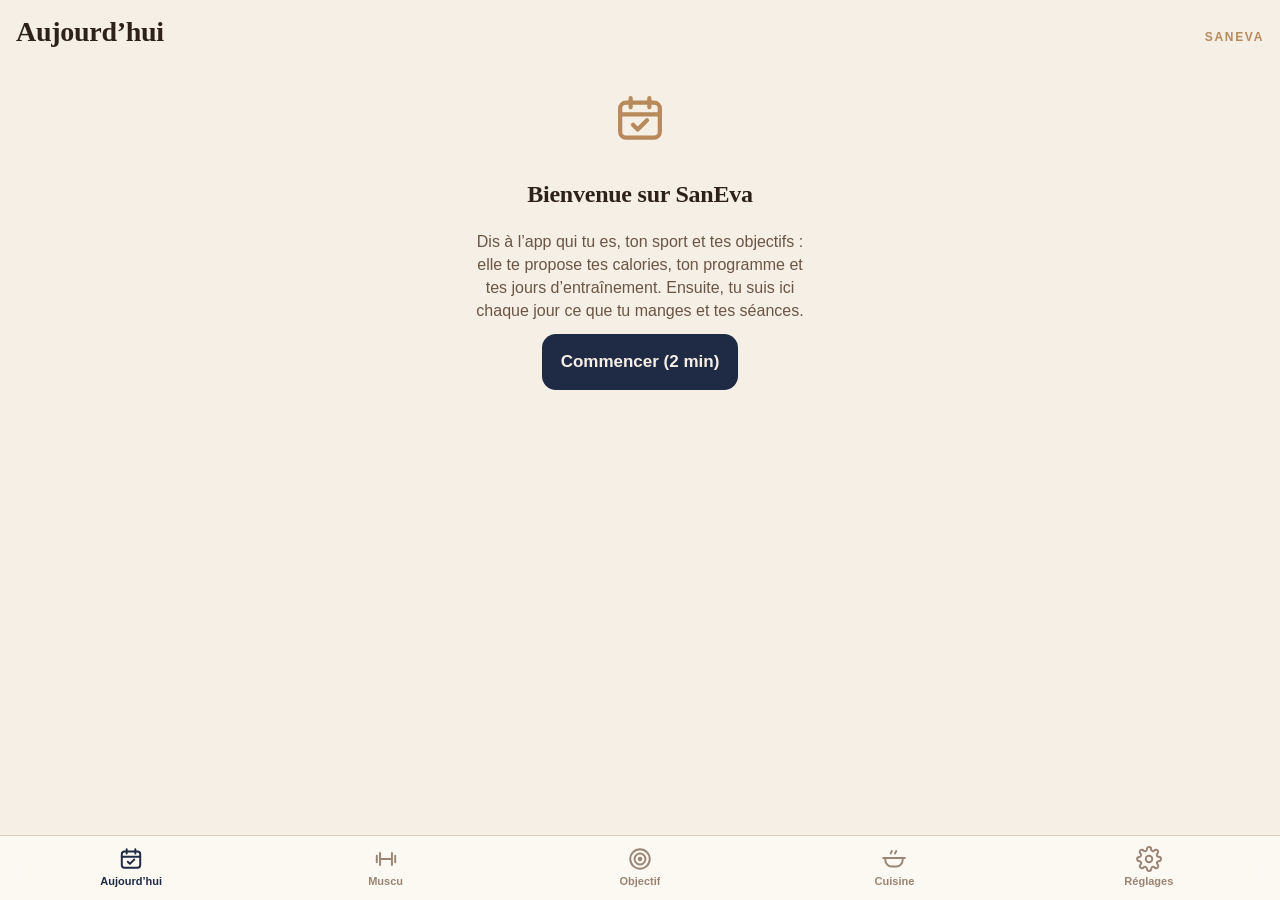
==== commit 377c3f7f: "SanEva: Today tab (daily journal, workout of the day, weekly review), questionnaire, gym for two, nu" ====
--- a/cuisine/index.html
+++ b/cuisine/index.html
@@ -4,7 +4,7 @@
   <meta charset="utf-8">
   <meta name="viewport" content="width=device-width, initial-scale=1, viewport-fit=cover">
   <title>SanEva</title>
-  <meta name="description" content="Muscu et recettes protéinées : séances, courses et guide de cuisson.">
+  <meta name="description" content="Suivi du jour : repas, séances et objectifs, pour toi et à 2.">
   <meta name="theme-color" content="#F5EFE6">
   <meta name="apple-mobile-web-app-capable" content="yes">
   <meta name="mobile-web-app-capable" content="yes">
@@ -38,7 +38,10 @@
   <script src="../js/tabs/objectif.js"></script>
   <script src="../js/tabs/cuisine-recipes.js"></script>
   <script src="../js/tabs/cuisine-prices.js"></script>
+  <script src="../js/tabs/cuisine-nutrition.js"></script>
   <script src="../js/tabs/cuisine.js"></script>
+  <script src="../js/tabs/aujourdhui-engine.js"></script>
+  <script src="../js/tabs/aujourdhui.js"></script>
   <script src="../js/settings.js"></script>
   <script src="../js/main.js"></script>
 </body>
--- a/css/app.css
+++ b/css/app.css
@@ -818,3 +818,115 @@
 .ck-priceunit { display: grid; justify-items: end; gap: 2px; width: 96px; flex-shrink: 0; }
 .ck-priceinp { text-align: right; min-height: 44px; font-size: 16px; }
 .ck-priceinp.is-bad { border-color: var(--danger); }
+
+/* Objectif · cuisiner à 2 (v0.32) */
+.ob-partner { display: grid; gap: 4px; }
+.ob-partnernum { font-size: 20px; font-weight: 700; font-variant-numeric: tabular-nums; }
+
+/* Cuisine · planning 3 / 4 jours et à 2 (v0.32) */
+.ck-startrow { display: grid; grid-template-columns: 48px 1fr 48px; align-items: center; gap: 8px; padding: 8px 10px; }
+.ck-startrow .btn-icon { min-width: 48px; min-height: 48px; font-size: 22px; }
+.ck-startlabel { display: grid; gap: 2px; text-align: center; }
+.ck-partnerline { color: var(--camel); font-weight: 600; }
+
+/* Muscu · 2 personnes, jours d'entraînement, objectifs, repos (v0.33) */
+.mu-people { margin-top: 0; }
+.mu-todaytag { display: inline-block; margin-left: 6px; font-size: 11px; font-weight: 700; text-transform: uppercase; letter-spacing: .04em;
+  color: var(--accent-text); background: var(--camel); border-radius: 999px; padding: 2px 7px; vertical-align: middle; }
+.mu-schedule { padding: 4px 14px 8px; }
+.mu-schedrow { display: grid; grid-template-columns: 1fr auto 20px; align-items: center; gap: 8px; width: 100%; min-height: 48px; text-align: left;
+  background: none; border: 0; border-bottom: 1px solid var(--border); color: inherit; font: inherit; }
+.mu-schedday { font-weight: 600; }
+.mu-schedval { color: var(--accent); font-weight: 600; }
+.mu-schedval.is-rest { color: var(--muted); font-weight: 400; }
+.mu-template.is-on { border-color: var(--accent); background: var(--camel-soft); }
+.mu-goals { display: grid; gap: 10px; }
+.mu-goalshead { display: flex; justify-content: space-between; align-items: center; }
+.mu-goalshead .card-title { margin: 0; }
+.mu-goalrow { display: grid; gap: 4px; }
+.mu-goalline { display: flex; justify-content: space-between; gap: 8px; font-size: 15px; }
+.mu-goalval { font-weight: 700; font-variant-numeric: tabular-nums; white-space: nowrap; }
+.mu-goalbar { display: block; height: 6px; border-radius: 3px; background: var(--surface-2); overflow: hidden; }
+.mu-goalbar span { display: block; height: 100%; background: var(--camel); }
+.mu-goalrow.is-done .mu-goalbar span { background: var(--good); }
+.mu-goalrow.is-done .mu-goalline { color: var(--good); }
+.mu-liftgoals { display: grid; gap: 8px; }
+.mu-liftrow { display: grid; grid-template-columns: 1fr 84px 44px; gap: 6px; align-items: center; }
+.mu-restpill { position: fixed; left: 50%; transform: translateX(-50%); top: calc(env(safe-area-inset-top) + 8px); z-index: 1000;
+  min-height: 48px; padding: 0 18px; border-radius: 999px; border: 0; background: var(--accent); color: var(--accent-text);
+  font: inherit; font-size: 16px; font-weight: 700; font-variant-numeric: tabular-nums; box-shadow: var(--shadow); white-space: nowrap; }
+.mu-restpill.is-done { background: var(--good); }
+
+/* Objectif · questionnaire, mensurations (v0.33) */
+.ob-wiz { display: grid; gap: 4px; }
+.ob-wizstep { font-size: 12px; font-weight: 700; letter-spacing: .06em; text-transform: uppercase; color: var(--camel); }
+.ob-days { display: grid; grid-template-columns: repeat(7, 1fr); gap: 4px; }
+.ob-day { min-height: 48px; border-radius: 12px; border: 1.5px solid var(--border); background: var(--surface); color: var(--text); font: inherit; font-size: 14px; font-weight: 600; padding: 0; }
+.ob-day.is-on { background: var(--accent); border-color: var(--accent); color: var(--accent-text); }
+.ob-twobtns { display: grid; grid-template-columns: 1fr 1fr; gap: 8px; margin-top: 6px; }
+
+/* ---------- Onglet Aujourd'hui · SanEva (préfixe to-) ---------- */
+.to-nav { margin-top: 0; }
+.to-daterow { display: grid; grid-template-columns: 48px 1fr 48px; align-items: center; gap: 8px; padding: 8px 10px; }
+.to-daterow .btn-icon { min-width: 48px; min-height: 48px; font-size: 22px; }
+.to-datelabel { display: grid; gap: 2px; text-align: center; background: none; border: 0; color: inherit; font: inherit; min-height: 48px; }
+.to-today { font-size: 12px; font-weight: 700; text-transform: uppercase; letter-spacing: .06em; color: var(--camel); }
+.to-date { font-weight: 700; font-size: 16px; }
+.to-summary { display: grid; gap: 10px; }
+.to-kcalrow { display: flex; justify-content: space-between; align-items: baseline; gap: 8px; font-variant-numeric: tabular-nums; }
+.to-kcalnum { font-size: 34px; font-weight: 750; font-family: Georgia, serif; }
+.to-kcalof { color: var(--text-2); font-weight: 600; }
+.to-left { font-weight: 700; color: var(--good); white-space: nowrap; }
+.to-left.is-over { color: var(--danger); }
+.to-bar { display: block; height: 8px; border-radius: 4px; background: var(--surface-2); overflow: hidden; }
+.to-bar span { display: block; height: 100%; background: var(--accent); transition: width .2s; }
+.to-bar-p span, .to-bar-ok span { background: var(--good); }
+.to-bar-c span { background: var(--camel); }
+.to-bar-f span { background: var(--chocolate); }
+.to-bar.is-over span { background: var(--danger); }
+.to-macros { display: grid; grid-template-columns: repeat(3, 1fr); gap: 8px; }
+.to-macro { display: grid; gap: 4px; }
+.to-macroval { font-size: 18px; font-weight: 700; font-variant-numeric: tabular-nums; }
+.to-macroof { font-size: 12px; color: var(--muted); font-weight: 500; }
+.to-training, .to-meals { display: grid; gap: 8px; }
+.to-training .card-title, .to-meals .card-title { margin: 0; }
+.to-planned { font-weight: 600; }
+.to-planned.is-rest { color: var(--muted); font-weight: 500; }
+.to-done { color: var(--good); font-weight: 700; }
+.to-activity { display: flex; justify-content: space-between; align-items: center; gap: 8px; border-top: 1px solid var(--border); padding-top: 4px; }
+.to-addact { justify-self: start; margin-left: -12px; }
+.to-planrow { display: grid; grid-template-columns: minmax(0, 1fr) auto; gap: 8px; align-items: center; border-top: 1px solid var(--border); padding-top: 8px; }
+.to-planmain { display: grid; gap: 1px; text-align: left; background: none; border: 0; color: inherit; font: inherit; padding: 0; min-height: 48px; }
+.to-planname { font-weight: 600; }
+.to-planrow.is-done .to-planname { color: var(--good); }
+.to-planbtns { display: flex; gap: 6px; }
+.to-planbtns .btn { min-height: 44px; }
+.to-extrahead { font-size: 12px; font-weight: 700; text-transform: uppercase; letter-spacing: .06em; color: var(--muted); margin: 8px 2px 2px; }
+.to-entry { display: flex; justify-content: space-between; align-items: center; gap: 8px; border-top: 1px solid var(--border); padding-top: 6px; }
+.to-entrymain { display: grid; gap: 1px; min-width: 0; }
+.to-entryname { font-weight: 600; }
+.to-water, .to-weigh { display: flex; justify-content: space-between; align-items: center; gap: 10px; }
+.to-water .card-title, .to-weigh .card-title { margin: 0; }
+.to-waterstep { margin: 0; gap: 10px; }
+.to-waterstep .btn-step { min-width: 48px; min-height: 48px; font-size: 22px; }
+.to-waterstep .stepper-num { font-size: 24px; min-width: 24px; text-align: center; }
+.to-qtyval { font-size: 32px; font-weight: 750; font-variant-numeric: tabular-nums; }
+.to-foodlist { display: grid; max-height: 46vh; overflow-y: auto; margin: 8px 0; border-top: 1px solid var(--border); -webkit-overflow-scrolling: touch; }
+.to-food { display: flex; justify-content: space-between; align-items: center; gap: 10px; width: 100%; min-height: 56px; text-align: left; padding: 8px 2px;
+  background: none; border: 0; border-bottom: 1px solid var(--border); color: inherit; font: inherit; }
+.to-food:active { background: var(--surface-2); }
+.to-foodname { display: grid; gap: 1px; min-width: 0; font-weight: 600; }
+.to-foodkcal { display: grid; text-align: right; font-weight: 700; font-variant-numeric: tabular-nums; white-space: nowrap; }
+.to-review { display: grid; gap: 10px; }
+.to-review .card-title { margin: 0; }
+.to-stat { display: grid; gap: 4px; }
+.to-statline { display: flex; justify-content: space-between; gap: 8px; font-size: 15px; }
+.to-statval { font-weight: 700; font-variant-numeric: tabular-nums; white-space: nowrap; }
+.to-chartwrap { display: grid; gap: 4px; }
+.to-chart { width: 100%; height: auto; }
+.to-target { stroke: var(--good); stroke-dasharray: 4 4; stroke-width: 1.5; }
+.to-suggest.is-up, .to-suggest.is-down { border-color: var(--camel); }
+.to-suggest.is-keep { border-color: var(--good); }
+.to-welcome p { max-width: 330px; }
+.to-acts { grid-template-columns: 1fr 1fr; }
+.to-meals a, .ck-results a, .hint a { color: var(--camel); font-weight: 600; }
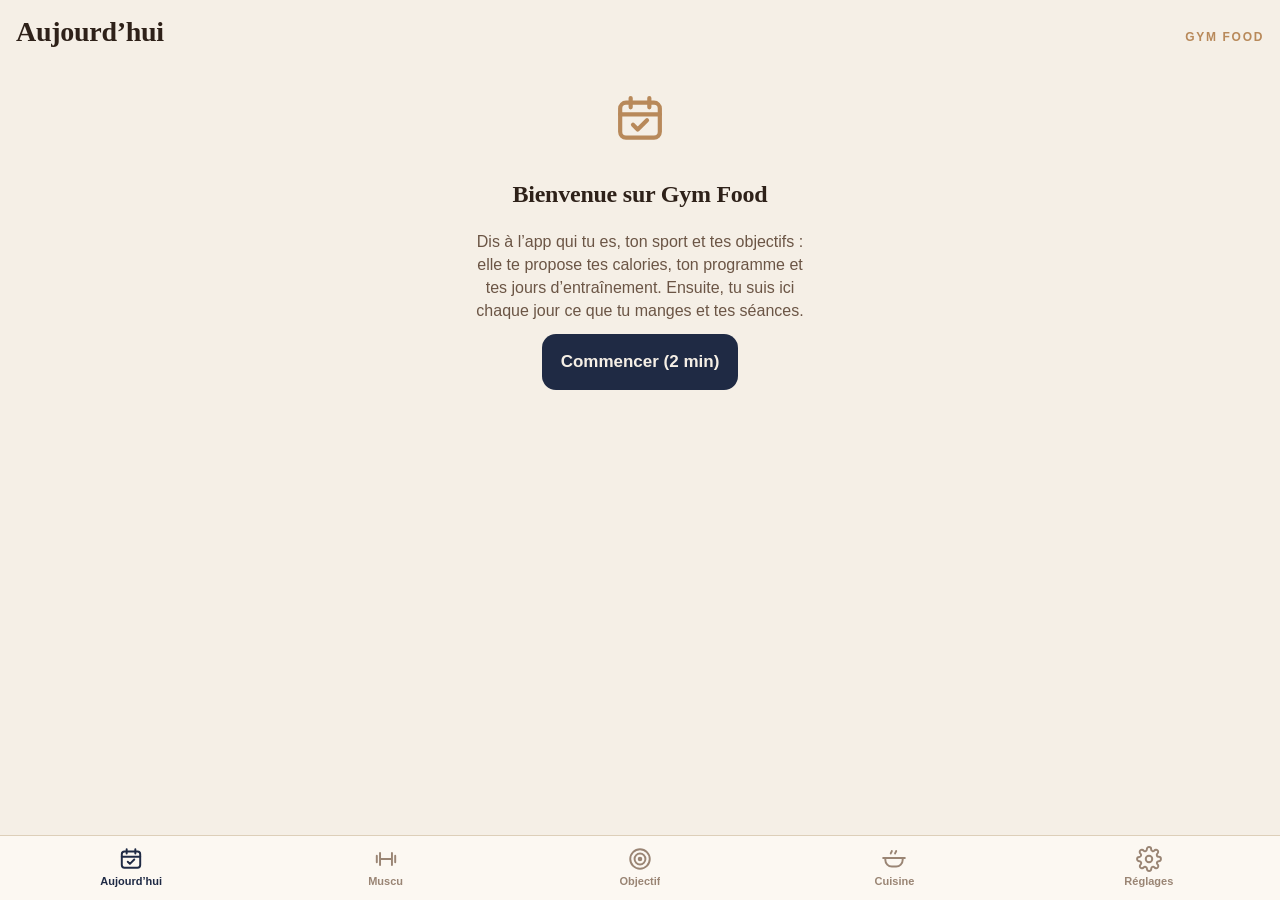
==== commit ee4e31f0: "Rename Habit Tracker to Habits and SanEva to Gym Food (v0.38.0) Folders, storage keys, cache names a" ====
--- a/cuisine/index.html
+++ b/cuisine/index.html
@@ -3,12 +3,12 @@
 <head>
   <meta charset="utf-8">
   <meta name="viewport" content="width=device-width, initial-scale=1, viewport-fit=cover">
-  <title>SanEva</title>
+  <title>Gym Food</title>
   <meta name="description" content="Suivi du jour : repas, séances et objectifs, pour toi et à 2.">
   <meta name="theme-color" content="#F5EFE6">
   <meta name="apple-mobile-web-app-capable" content="yes">
   <meta name="mobile-web-app-capable" content="yes">
-  <meta name="apple-mobile-web-app-title" content="SanEva">
+  <meta name="apple-mobile-web-app-title" content="Gym Food">
   <meta name="apple-mobile-web-app-status-bar-style" content="default">
   <meta name="format-detection" content="telephone=no">
   <link rel="apple-touch-icon" href="icons/apple-touch-icon.png">
@@ -19,8 +19,8 @@
 <body>
   <div id="app">
     <header class="topbar">
-      <h1 id="screen-title">SanEva</h1>
-      <span class="brand" aria-hidden="true">SanEva</span>
+      <h1 id="screen-title">Gym Food</h1>
+      <span class="brand" aria-hidden="true">Gym Food</span>
     </header>
     <main id="view"></main>
     <nav class="tabbar" id="tabbar" aria-label="Onglets"></nav>
@@ -39,7 +39,9 @@
   <script src="../js/tabs/cuisine-recipes.js"></script>
   <script src="../js/tabs/cuisine-prices.js"></script>
   <script src="../js/tabs/cuisine-nutrition.js"></script>
+  <script src="../js/tabs/cuisine-share.js"></script>
   <script src="../js/tabs/cuisine.js"></script>
+  <script src="../js/tabs/ciqual-data.js"></script>
   <script src="../js/tabs/aujourdhui-engine.js"></script>
   <script src="../js/tabs/aujourdhui.js"></script>
   <script src="../js/settings.js"></script>
--- a/css/app.css
+++ b/css/app.css
@@ -718,7 +718,7 @@
 /* Cuisine · valeurs par portion (v0.24) */
 .ck-perserv { color: var(--muted); }
 
-/* ---------- Onglet Objectif · SanEva (préfixe ob-) ---------- */
+/* ---------- Onglet Objectif · Gym Food (préfixe ob-) ---------- */
 .ob-hero { padding: 16px; }
 .ob-herohead { display: flex; justify-content: space-between; align-items: center; gap: 8px; }
 .ob-who { font-size: 13px; font-weight: 700; text-transform: uppercase; letter-spacing: .06em; color: var(--camel); }
@@ -769,7 +769,7 @@
 .mu-templatedays { font-size: 12px; color: var(--camel); font-weight: 600; }
 .mu-firstrun { border-color: var(--camel); }
 
-/* Cuisine · objectif (SanEva, v0.28) */
+/* Cuisine · objectif (Gym Food, v0.28) */
 .ck-fit { font-size: 13px; font-weight: 650; color: var(--text-2); }
 .ck-fit-good .ck-fit, .ck-fit.ck-fit-good { color: var(--good); }
 .ck-fit-low .ck-fit, .ck-fit.ck-fit-low { color: var(--danger); }
@@ -865,7 +865,7 @@
 .ob-day.is-on { background: var(--accent); border-color: var(--accent); color: var(--accent-text); }
 .ob-twobtns { display: grid; grid-template-columns: 1fr 1fr; gap: 8px; margin-top: 6px; }
 
-/* ---------- Onglet Aujourd'hui · SanEva (préfixe to-) ---------- */
+/* ---------- Onglet Aujourd'hui · Gym Food (préfixe to-) ---------- */
 .to-nav { margin-top: 0; }
 .to-daterow { display: grid; grid-template-columns: 48px 1fr 48px; align-items: center; gap: 8px; padding: 8px 10px; }
 .to-daterow .btn-icon { min-width: 48px; min-height: 48px; font-size: 22px; }
@@ -930,3 +930,19 @@
 .to-welcome p { max-width: 330px; }
 .to-acts { grid-template-columns: 1fr 1fr; }
 .to-meals a, .ck-results a, .hint a { color: var(--camel); font-weight: 600; }
+
+/* Aujourd'hui · aliments Ciqual (v0.34) */
+.to-gramsrow { display: grid; grid-template-columns: 64px 1fr 64px; align-items: center; gap: 10px; margin: 8px 0; }
+.to-gramsfield { display: flex; align-items: center; gap: 6px; font-size: 18px; font-weight: 700; }
+.to-gramsinp { text-align: center; font-size: 26px; font-weight: 750; font-variant-numeric: tabular-nums; }
+.to-gramchips { margin: 4px 0 8px; }
+.to-source, .to-cqhint { text-align: center; }
+
+/* Cuisine · courses à 2 par message (v0.37) */
+.ck-sharedcard { display: grid; gap: 6px; border-color: var(--camel); }
+.ck-sharedcard .card-title { margin: 0; }
+.ck-sharedrow { display: flex; justify-content: space-between; align-items: center; gap: 8px; border-top: 1px solid var(--border); padding-top: 6px; }
+.ck-for { color: var(--camel); font-weight: 600; }
+.ck-pastearea { min-height: 120px; font-size: 16px; }
+.ck-preview .card { display: grid; gap: 4px; }
+.ck-previewlist { margin: 4px 0 0; padding-left: 18px; display: grid; gap: 2px; font-size: 15px; }
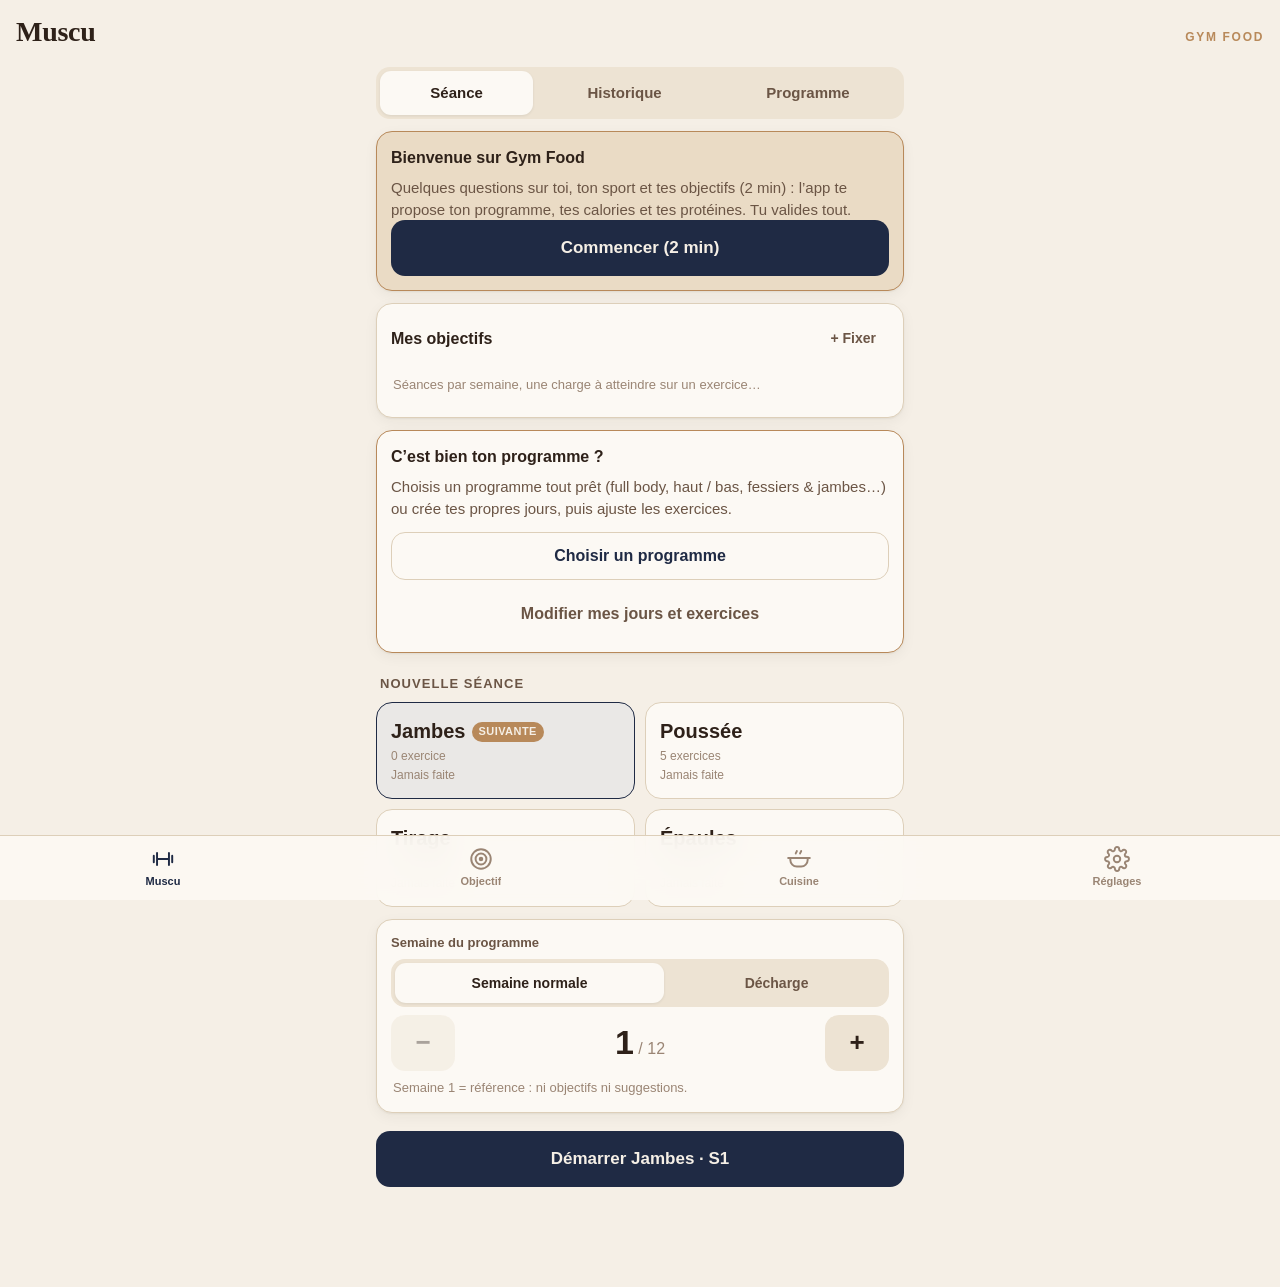
==== commit 66e7838d: "Gym Food v0.48: remove the Today tab (data kept); welcome questionnaire moves to Gym Co-Authored-By:" ====
--- a/cuisine/index.html
+++ b/cuisine/index.html
@@ -4,7 +4,7 @@
   <meta charset="utf-8">
   <meta name="viewport" content="width=device-width, initial-scale=1, viewport-fit=cover">
   <title>Gym Food</title>
-  <meta name="description" content="Suivi du jour : repas, séances et objectifs, pour toi et à 2.">
+  <meta name="description" content="Muscu, objectifs et cuisine.">
   <meta name="theme-color" content="#F5EFE6">
   <meta name="apple-mobile-web-app-capable" content="yes">
   <meta name="mobile-web-app-capable" content="yes">
@@ -33,6 +33,7 @@
   <script src="../js/core/storage.js"></script>
   <script src="../js/core/ui.js"></script>
   <script src="../js/core/app.js"></script>
+  <script src="../js/tabs/muscu-engine.js"></script>
   <script src="../js/tabs/muscu.js"></script>
   <script src="../js/tabs/objectif-engine.js"></script>
   <script src="../js/tabs/objectif.js"></script>
@@ -42,8 +43,7 @@
   <script src="../js/tabs/cuisine-share.js"></script>
   <script src="../js/tabs/cuisine.js"></script>
   <script src="../js/tabs/ciqual-data.js"></script>
-  <script src="../js/tabs/aujourdhui-engine.js"></script>
-  <script src="../js/tabs/aujourdhui.js"></script>
+  <script src="../js/tabs/produits-data.js"></script>
   <script src="../js/settings.js"></script>
   <script src="../js/main.js"></script>
 </body>
--- a/css/app.css
+++ b/css/app.css
@@ -265,6 +265,12 @@
   transition: opacity .2s, transform .2s;
 }
 .toast.is-visible { opacity: 1; transform: translate(-50%, 0); }
+/* v0.43 : message avec « Annuler » (cliquable) */
+.toast.has-action { pointer-events: auto; display: flex; align-items: center; gap: 12px; padding: 4px 6px 4px 16px; max-width: calc(100vw - 32px); }
+/* Feuille ouverte : le message passe en haut de l'écran pour ne pas cacher ses boutons. */
+#overlay-root:not(:empty) ~ #toast { top: calc(env(safe-area-inset-top) + 12px); bottom: auto; transform: translate(-50%, -20px); }
+#overlay-root:not(:empty) ~ #toast.is-visible { transform: translate(-50%, 0); }
+.toast-undo { min-height: 44px; padding: 0 14px; border: 0; border-radius: 999px; background: var(--camel); color: #fff; font: inherit; font-weight: 700; }
 
 /* Graphique */
 .chart { position: relative; padding-top: 30px; }
@@ -946,3 +952,98 @@
 .ck-pastearea { min-height: 120px; font-size: 16px; }
 .ck-preview .card { display: grid; gap: 4px; }
 .ck-previewlist { margin: 4px 0 0; padding-left: 18px; display: grid; gap: 2px; font-size: 15px; }
+
+/* ---------- v0.40 : rappel de sauvegarde (toutes les apps) ---------- */
+.backup-banner { border: 1.5px solid var(--camel); background: var(--camel-soft); }
+.backup-actions { display: flex; gap: 8px; flex-wrap: wrap; margin-top: 8px; }
+.backup-actions .btn { min-height: 48px; flex: 1 1 auto; }
+.backup-warn { margin-top: 8px; }
+
+/* ---------- v0.40 : Aujourd'hui · check-list, « ce qu'il te manque », restes, comme hier (préfixe to-) ---------- */
+.to-check.is-success { border: 1.5px solid var(--good); background: var(--good-bg); }
+.to-checkhead { display: flex; justify-content: space-between; align-items: center; gap: 8px; }
+.to-checkcount { font-variant-numeric: tabular-nums; font-weight: 700; color: var(--text-2); }
+.to-chips { display: flex; flex-wrap: wrap; gap: 6px; margin: 8px 0; }
+.to-chip { display: inline-flex; align-items: center; min-height: 32px; padding: 4px 10px; border-radius: 999px; background: var(--surface-2); color: var(--text-2); font-size: 14px; }
+.to-chip.is-ok { background: var(--good-bg); color: var(--good); font-weight: 600; }
+.to-weekdots { display: grid; grid-template-columns: repeat(7, 1fr); gap: 4px; margin: 4px 0 2px; }
+.to-dot { display: grid; justify-items: center; gap: 2px; }
+.to-dotmark { display: grid; place-items: center; width: 28px; height: 28px; border-radius: 50%; border: 1.5px solid var(--border); font-size: 14px; font-weight: 700; }
+.to-dot.is-ok .to-dotmark { background: var(--good); border-color: var(--good); color: #fff; }
+.to-dot.is-future .to-dotmark { border-style: dashed; opacity: .6; }
+.to-dot.is-current .to-dotday { color: var(--text); font-weight: 700; }
+.to-dotday { font-size: 12px; color: var(--muted); text-transform: uppercase; }
+.to-missopt { display: grid; gap: 2px; width: 100%; min-height: 52px; margin-top: 6px; padding: 8px 12px;
+  border: 1px solid var(--border); border-radius: var(--radius-sm); background: var(--surface); color: var(--text); font: inherit; text-align: left; }
+.to-missname { font-weight: 600; }
+.to-likeyest { margin-top: 6px; }
+.to-food.is-picked { background: var(--surface-2); }
+
+/* Bilan du mois · photos */
+.to-compare { display: grid; grid-template-columns: 1fr 1fr; gap: 8px; margin: 8px 0; }
+.to-photofig { margin: 0; display: grid; gap: 4px; }
+.to-photofig img, .to-photothumb img { width: 100%; aspect-ratio: 3 / 4; object-fit: cover; border-radius: var(--radius-sm); background: var(--surface-2); display: block; }
+.to-photogrid { display: grid; grid-template-columns: repeat(3, 1fr); gap: 6px; margin: 8px 0; }
+.to-photothumb { padding: 0; border: 0; background: none; min-height: 48px; }
+.to-photobig { width: 100%; border-radius: var(--radius-sm); display: block; margin: 8px 0; }
+
+/* ---------- v0.40 : Muscu · ma semaine, résumé de séance, bilan (préfixe mu-) ---------- */
+.mu-weeklabel { font-size: 12px; font-weight: 700; text-transform: uppercase; letter-spacing: .06em; color: var(--camel); margin: 10px 0 4px; }
+.mu-weeklist { display: grid; }
+.mu-wrow { display: grid; grid-template-columns: 44px 1fr auto; align-items: center; gap: 8px; min-height: 40px; border-top: 1px solid var(--border); }
+.mu-wrow:first-child { border-top: 0; }
+.mu-wrowday { font-size: 13px; font-weight: 700; color: var(--muted); }
+.mu-wrowwhat { font-weight: 600; }
+.mu-wrowtag { font-size: 13px; padding: 2px 8px; border-radius: 999px; background: var(--surface-2); color: var(--text-2); }
+.mu-wrow.is-done .mu-wrowtag { background: var(--good-bg); color: var(--good); font-weight: 600; }
+.mu-wrow.is-missed .mu-wrowtag { color: var(--danger); }
+.mu-wrow.is-missed .mu-wrowwhat { color: var(--muted); }
+.mu-wrow.is-today .mu-wrowtag { background: var(--camel); color: #fff; font-weight: 600; }
+.mu-sumstats { display: grid; grid-template-columns: repeat(3, 1fr); gap: 8px; margin: 10px 0; }
+.mu-sumrow { align-items: center; }
+.mu-sumarrow { font-size: 20px; font-weight: 700; min-width: 28px; text-align: center; color: var(--muted); }
+.mu-sumrow.is-up .mu-sumarrow { color: var(--good); }
+.mu-sumrow.is-down .mu-sumarrow { color: var(--danger); }
+.mu-volrow { display: grid; gap: 4px; margin-top: 8px; }
+.mu-volrow.is-ok .mu-goalbar span { background: var(--good); }
+.mu-volrow.is-high .mu-goalbar span { background: var(--chocolate); }
+.mu-stagrow { padding: 10px 0; border-top: 1px solid var(--border); }
+.mu-stagrow:first-of-type { border-top: 0; }
+.to-entry .btn { white-space: nowrap; }
+
+/* ---------- v0.41 : Aujourd'hui (activités, repas, eau, sommeil) et Muscu (cycles, décharge) ---------- */
+.to-waterinfo { background: none; border: 0; padding: 0; color: inherit; font: inherit; text-align: left; min-height: 48px; display: grid; align-content: center; }
+.to-acttick { display: flex; align-items: center; width: 100%; min-height: 48px; padding: 8px 12px; margin: 6px 0; border: 1px solid var(--border); border-radius: var(--radius-sm);
+  background: var(--surface); color: var(--text); font: inherit; text-align: left; }
+.to-acttick.is-on { border-color: var(--good); background: var(--good-bg); color: var(--good); font-weight: 600; }
+.to-actest { margin-top: 8px; }
+.to-mealhead { display: flex; justify-content: space-between; align-items: center; gap: 8px; margin-top: 6px; }
+.to-mealhead .btn { min-width: 48px; min-height: 40px; font-size: 20px; }
+.to-mealpick { margin: 4px 0 8px; }
+.to-mealpick .seg { font-size: 13px; padding-left: 4px; padding-right: 4px; }
+.mu-cycledone { border: 1.5px solid var(--good); background: var(--good-bg); }
+.mu-deloadseg { margin: 6px 0; }
+.stepper.is-muted { opacity: .5; }
+
+/* ---------- v0.43 : corriger / annuler ---------- */
+.to-rowedit { background: none; border: 0; padding: 4px 0; color: inherit; font: inherit; text-align: left; min-height: 44px; flex: 1; min-width: 0; }
+.to-entrymain.to-rowedit { display: grid; gap: 1px; }
+.to-foodwrap { display: flex; align-items: stretch; gap: 4px; }
+.to-foodwrap .to-food { flex: 1; min-width: 0; }
+.to-foodedit { min-width: 48px; }
+.ob-weights li .btn-icon, .ob-measrow .btn-icon { min-width: 40px; min-height: 40px; }
+.ob-weightrow { display: flex; justify-content: space-between; align-items: center; gap: 8px; width: 100%; min-height: 44px; background: none; border: 0; padding: 0; color: inherit; font: inherit; }
+.mu-edsets { display: grid; gap: 6px; margin: 6px 0 12px; }
+.mu-edrow { display: grid; grid-template-columns: 28px 1fr 1fr 1fr 44px; gap: 6px; align-items: center; }
+.ck-histacts { display: flex; gap: 6px; }
+
+/* ---------- v0.46 : Cuisine › Planning · changer un seul repas ---------- */
+.ck-mealrow { display: flex; align-items: stretch; gap: 6px; }
+.ck-mealrow > .ck-weekmeal, .ck-mealrow > .list-row { flex: 1; min-width: 0; }
+.ck-swapbtn { min-width: 44px; align-self: center; font-size: 18px; }
+.ck-picklist { max-height: 50vh; overflow-y: auto; -webkit-overflow-scrolling: touch; margin: 8px 0; }
+.ck-weekmeals .ck-mealrow { border-top: 1px solid var(--border); }
+.ck-weekmeals .ck-mealrow .ck-weekmeal { border-top: 0; }
+.list > .ck-mealrow { border-bottom: 1px solid var(--border); padding-right: 6px; }
+.list > .ck-mealrow:last-child { border-bottom: 0; }
+.list > .ck-mealrow > .list-row { border-bottom: 0; }
